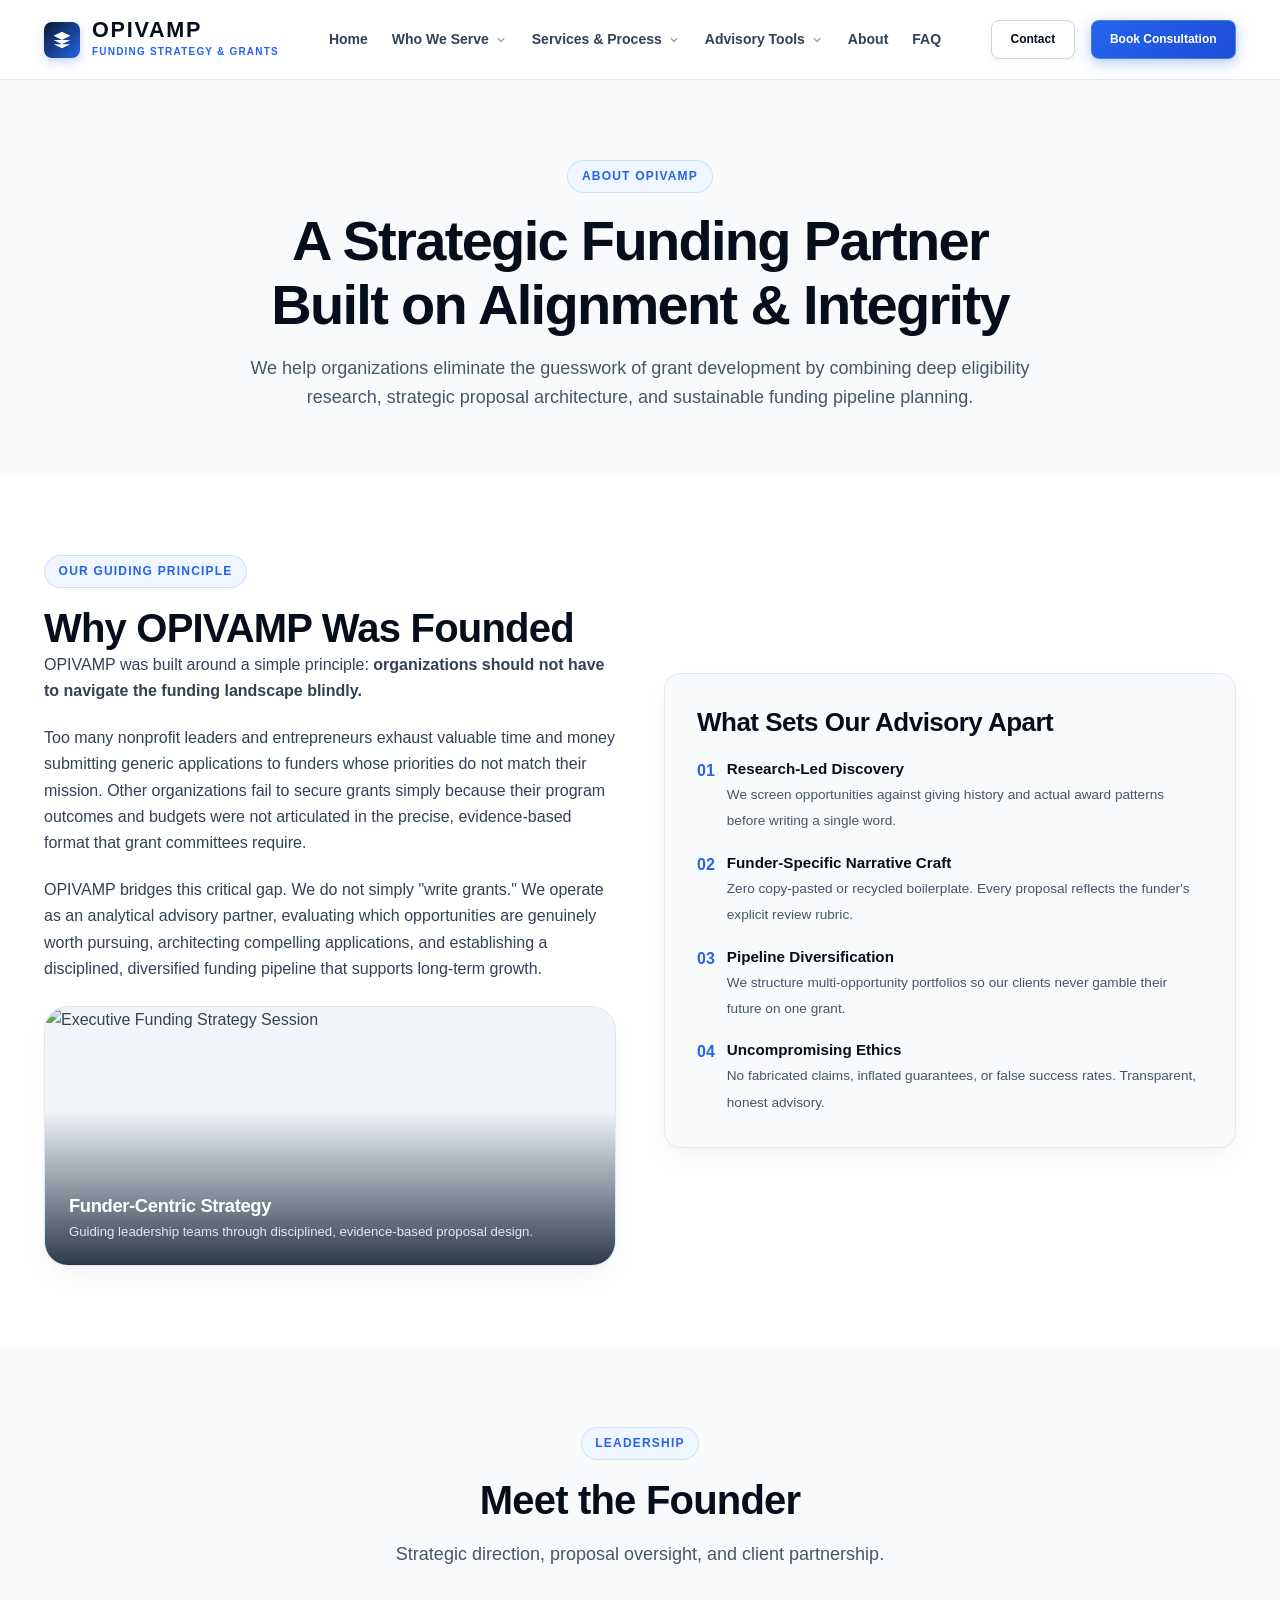
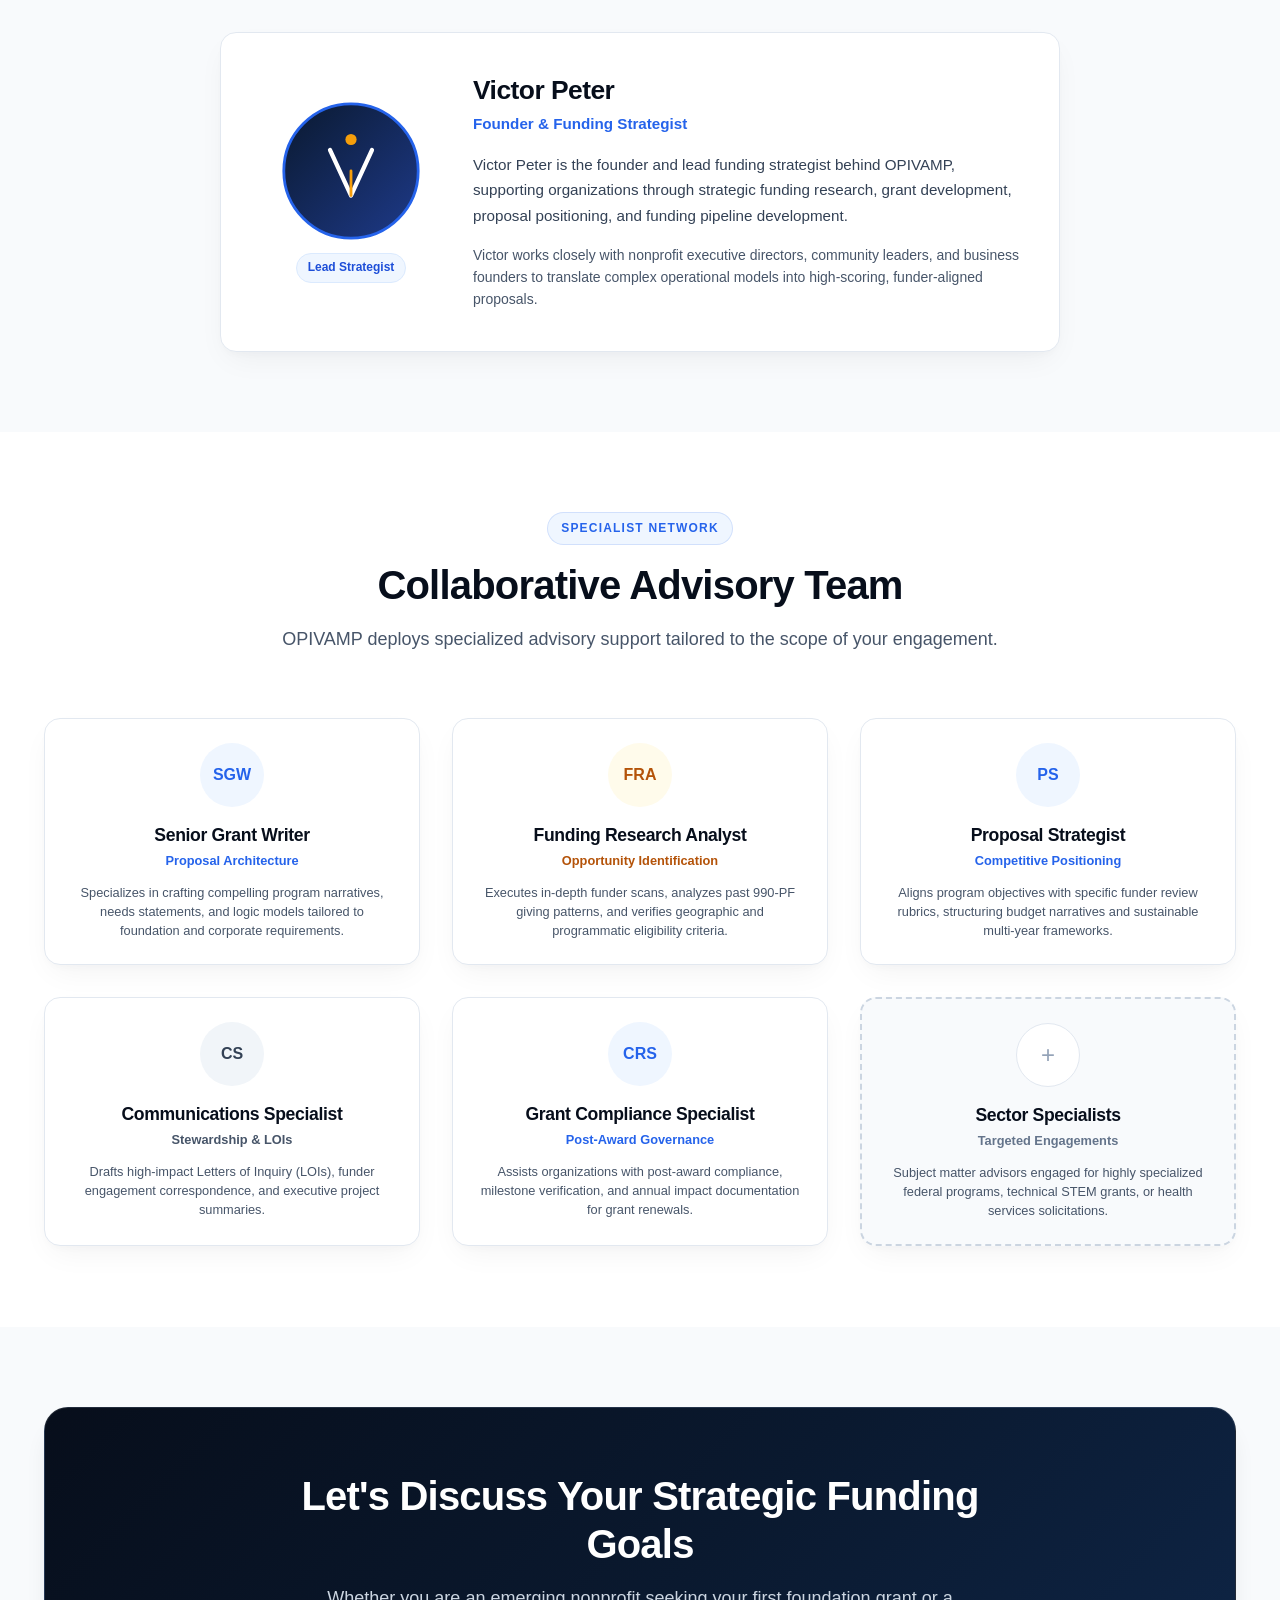
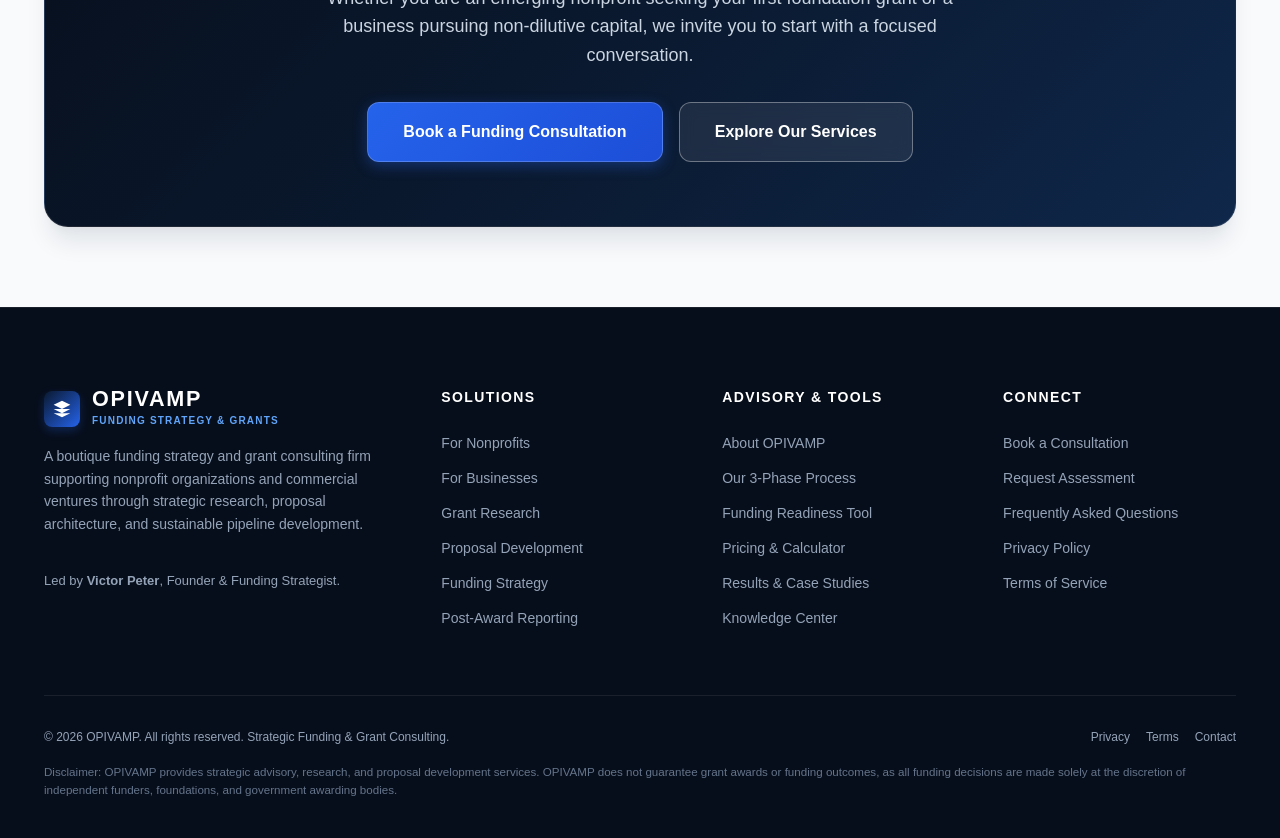
==== about.html @ be118bfc "Initial commit: OPIVAMP boutique funding strategy and grant consulting platform" ====
<!DOCTYPE html>
<html lang="en">
<head>
  <meta charset="UTF-8">
  <meta name="viewport" content="width=device-width, initial-scale=1.0">
  <title>About OPIVAMP & Founder Victor Peter | Strategic Funding Consultancy</title>
  <meta name="description" content="Learn about OPIVAMP and founder Victor Peter. We help nonprofits and businesses navigate the grant landscape with strategic research, proposal architecture, and sustainable funding development.">
  <link rel="canonical" href="https://opivamp.com/about.html">

  <link rel="stylesheet" href="assets/css/style.css">
  <link rel="stylesheet" href="assets/css/components.css">
</head>
<body>
  <a href="#main-content" class="skip-link">Skip to main content</a>

  <!-- Header -->
  <header class="site-header">
    <div class="container header-container">
      <a href="index.html" class="brand-logo" aria-label="OPIVAMP Homepage">
        <div class="logo-symbol">
          <svg viewBox="0 0 24 24"><path d="M12 2L2 7l10 5 10-5-10-5zM2 17l10 5 10-5M2 12l10 5 10-5"/></svg>
        </div>
        <div class="brand-name">
          <span class="brand-title">OPIVAMP</span>
          <span class="brand-tagline">Funding Strategy & Grants</span>
        </div>
      </a>

            <!-- Compact, Decent Desktop Navigation with Dropdowns -->
      <nav class="nav-menu" aria-label="Primary Navigation">
        <a href="index.html" class="nav-link">Home</a>

        <!-- Dropdown: Who We Serve -->
        <div class="nav-item-dropdown">
          <button class="dropdown-trigger" aria-expanded="false" aria-haspopup="true">
            <span>Who We Serve</span>
            <svg viewBox="0 0 20 20" fill="currentColor"><path fill-rule="evenodd" d="M5.293 7.293a1 1 0 011.414 0L10 10.586l3.293-3.293a1 1 0 111.414 1.414l-4 4a1 1 0 01-1.414 0l-4-4a1 1 0 010-1.414z" clip-rule="evenodd"/></svg>
          </button>
          <div class="dropdown-menu">
            <a href="nonprofits.html" class="dropdown-item">
              <div class="dropdown-item-icon">
                <svg viewBox="0 0 24 24" fill="none" stroke="currentColor" stroke-width="2"><path d="M17 21v-2a4 4 0 0 0-4-4H5a4 4 0 0 0-4 4v2"/><circle cx="9" cy="7" r="4"/><path d="M23 21v-2a4 4 0 0 0-3-3.87"/><path d="M16 3.13a4 4 0 0 1 0 7.75"/></svg>
              </div>
              <div class="dropdown-item-text">
                <span class="dropdown-item-title">For Nonprofits</span>
                <span class="dropdown-item-desc">501(c)(3) & Community Grants</span>
              </div>
            </a>
            <a href="businesses.html" class="dropdown-item">
              <div class="dropdown-item-icon">
                <svg viewBox="0 0 24 24" fill="none" stroke="currentColor" stroke-width="2"><line x1="12" y1="1" x2="12" y2="23"/><path d="M17 5H9.5a3.5 3.5 0 0 0 0 7h5a3.5 3.5 0 0 1 0 7H6"/></svg>
              </div>
              <div class="dropdown-item-text">
                <span class="dropdown-item-title">For Businesses</span>
                <span class="dropdown-item-desc">Non-Dilutive & Growth Grants</span>
              </div>
            </a>
          </div>
        </div>

        <!-- Dropdown: Services & Approach -->
        <div class="nav-item-dropdown">
          <button class="dropdown-trigger" aria-expanded="false" aria-haspopup="true">
            <span>Services & Process</span>
            <svg viewBox="0 0 20 20" fill="currentColor"><path fill-rule="evenodd" d="M5.293 7.293a1 1 0 011.414 0L10 10.586l3.293-3.293a1 1 0 111.414 1.414l-4 4a1 1 0 01-1.414 0l-4-4a1 1 0 010-1.414z" clip-rule="evenodd"/></svg>
          </button>
          <div class="dropdown-menu">
            <a href="services.html" class="dropdown-item">
              <div class="dropdown-item-icon">
                <svg viewBox="0 0 24 24" fill="none" stroke="currentColor" stroke-width="2"><path d="M14 2H6a2 2 0 0 0-2 2v16a2 2 0 0 0 2 2h12a2 2 0 0 0 2-2V8z"/><polyline points="14 2 14 8 20 8"/></svg>
              </div>
              <div class="dropdown-item-text">
                <span class="dropdown-item-title">Our Services</span>
                <span class="dropdown-item-desc">Research, Proposals & Reporting</span>
              </div>
            </a>
            <a href="process.html" class="dropdown-item">
              <div class="dropdown-item-icon">
                <svg viewBox="0 0 24 24" fill="none" stroke="currentColor" stroke-width="2"><polyline points="22 12 18 12 15 21 9 3 6 12 2 12"/></svg>
              </div>
              <div class="dropdown-item-text">
                <span class="dropdown-item-title">Our 3-Phase Process</span>
                <span class="dropdown-item-desc">From Discovery to Reporting</span>
              </div>
            </a>
            <a href="pricing.html" class="dropdown-item">
              <div class="dropdown-item-icon">
                <svg viewBox="0 0 24 24" fill="none" stroke="currentColor" stroke-width="2"><rect x="2" y="4" width="20" height="16" rx="2"/><line x1="2" y1="10" x2="22" y2="10"/></svg>
              </div>
              <div class="dropdown-item-text">
                <span class="dropdown-item-title">Pricing & Packages</span>
                <span class="dropdown-item-desc">Transparent Rates & Estimator</span>
              </div>
            </a>
          </div>
        </div>

        <!-- Dropdown: Advisory & Tools -->
        <div class="nav-item-dropdown">
          <button class="dropdown-trigger" aria-expanded="false" aria-haspopup="true">
            <span>Advisory Tools</span>
            <svg viewBox="0 0 20 20" fill="currentColor"><path fill-rule="evenodd" d="M5.293 7.293a1 1 0 011.414 0L10 10.586l3.293-3.293a1 1 0 111.414 1.414l-4 4a1 1 0 01-1.414 0l-4-4a1 1 0 010-1.414z" clip-rule="evenodd"/></svg>
          </button>
          <div class="dropdown-menu">
            <a href="readiness.html" class="dropdown-item">
              <div class="dropdown-item-icon">
                <svg viewBox="0 0 24 24" fill="none" stroke="currentColor" stroke-width="2"><path d="M22 11.08V12a10 10 0 1 1-5.93-9.14"/><polyline points="22 4 12 14.01 9 11.01"/></svg>
              </div>
              <div class="dropdown-item-text">
                <span class="dropdown-item-title">Funding Readiness Tool</span>
                <span class="dropdown-item-desc">Interactive Score & Checklist</span>
              </div>
            </a>
            <a href="results.html" class="dropdown-item">
              <div class="dropdown-item-icon">
                <svg viewBox="0 0 24 24" fill="none" stroke="currentColor" stroke-width="2"><circle cx="12" cy="8" r="7"/><polyline points="8.21 13.89 7 23 12 20 17 23 15.79 13.88"/></svg>
              </div>
              <div class="dropdown-item-text">
                <span class="dropdown-item-title">Results & Case Studies</span>
                <span class="dropdown-item-desc">Verified Sector Frameworks</span>
              </div>
            </a>
            <a href="resources.html" class="dropdown-item">
              <div class="dropdown-item-icon">
                <svg viewBox="0 0 24 24" fill="none" stroke="currentColor" stroke-width="2"><path d="M2 3h6a4 4 0 0 1 4 4v14a3 3 0 0 0-3-3H2z"/><path d="M22 3h-6a4 4 0 0 0-4 4v14a3 3 0 0 1 3-3h7z"/></svg>
              </div>
              <div class="dropdown-item-text">
                <span class="dropdown-item-title">Knowledge Center</span>
                <span class="dropdown-item-desc">Guides, Articles & Strategies</span>
              </div>
            </a>
          </div>
        </div>

        <a href="about.html" class="nav-link">About</a>
        <a href="faq.html" class="nav-link">FAQ</a>
      </nav>

      <div class="header-cta-group">
        <a href="contact.html" class="btn btn-secondary btn-sm">Contact</a>
        <a href="consultation.html" class="btn btn-primary btn-sm">Book Consultation</a>
        <button class="mobile-toggle" aria-label="Open Navigation Menu" aria-expanded="false">
          <svg viewBox="0 0 24 24" stroke="currentColor" stroke-width="2" fill="none"><path d="M4 6h16M4 12h16M4 18h16"/></svg>
        </button>
      </div>
    </div>
  </header>

  <!-- Mobile Drawer -->
  <div class="mobile-drawer-overlay"></div>
  <aside class="mobile-drawer" aria-label="Mobile Navigation">
    <div class="mobile-drawer-header">
      <div class="brand-title">OPIVAMP</div>
      <button class="mobile-drawer-close" aria-label="Close menu" style="background:none; border:none; font-size:1.5rem; cursor:pointer;">&times;</button>
    </div>
    <nav class="mobile-nav-list">
      <a href="index.html" class="mobile-nav-link">Home</a>
      <a href="about.html" class="mobile-nav-link active">About</a>
      <a href="services.html" class="mobile-nav-link">Services</a>
      <a href="nonprofits.html" class="mobile-nav-link">For Nonprofits</a>
      <a href="businesses.html" class="mobile-nav-link">For Businesses</a>
      <a href="process.html" class="mobile-nav-link">Our Process</a>
      <a href="readiness.html" class="mobile-nav-link">Funding Readiness</a>
      <a href="pricing.html" class="mobile-nav-link">Pricing</a>
      <a href="resources.html" class="mobile-nav-link">Resources</a>
      <a href="faq.html" class="mobile-nav-link">FAQ</a>
      <a href="contact.html" class="mobile-nav-link">Contact</a>
    </nav>
    <a href="consultation.html" class="btn btn-primary btn-lg" style="width:100%;">Book a Consultation</a>
  </aside>

  <main id="main-content">
    <!-- Hero / Header -->
    <section class="section bg-light" style="padding-top: calc(var(--space-16) + 1rem); padding-bottom: var(--space-16);">
      <div class="container container-narrow text-center">
        <div class="section-eyebrow">About OPIVAMP</div>
        <h1 class="section-title">A Strategic Funding Partner Built on Alignment & Integrity</h1>
        <p class="section-subtitle">
          We help organizations eliminate the guesswork of grant development by combining deep eligibility research, strategic proposal architecture, and sustainable funding pipeline planning.
        </p>
      </div>
    </section>

    <!-- Why OPIVAMP -->
    <section class="section bg-white">
      <div class="container">
        <div class="grid grid-2 items-center" style="gap: var(--space-12);">
          <div class="reveal">
            <div class="section-eyebrow">Our Guiding Principle</div>
            <h2>Why OPIVAMP Was Founded</h2>
            <p>
              OPIVAMP was built around a simple principle: <strong>organizations should not have to navigate the funding landscape blindly.</strong>
            </p>
            <p>
              Too many nonprofit leaders and entrepreneurs exhaust valuable time and money submitting generic applications to funders whose priorities do not match their mission. Other organizations fail to secure grants simply because their program outcomes and budgets were not articulated in the precise, evidence-based format that grant committees require.
            </p>
            <p>
              OPIVAMP bridges this critical gap. We do not simply "write grants." We operate as an analytical advisory partner, evaluating which opportunities are genuinely worth pursuing, architecting compelling applications, and establishing a disciplined, diversified funding pipeline that supports long-term growth.
            </p>
            <div class="editorial-image-card animate-float" style="height: 260px; margin-top: var(--space-6);">
              <img src="https://images.unsplash.com/photo-1556761175-5973dc0f32e7?auto=format&fit=crop&w=900&q=80" alt="Executive Funding Strategy Session">
              <div class="editorial-image-overlay">
                <h4>Funder-Centric Strategy</h4>
                <p>Guiding leadership teams through disciplined, evidence-based proposal design.</p>
              </div>
            </div>
          </div>
          <div class="reveal reveal-delay-1">
            <div class="card" style="background: var(--color-slate-50); border: 1px solid var(--color-slate-200); padding: var(--space-8);">
              <h3 style="margin-bottom: var(--space-4); color: var(--color-navy-950);">What Sets Our Advisory Apart</h3>
              <ul style="display: flex; flex-direction: column; gap: var(--space-4);">
                <li style="display: flex; gap: var(--space-3); align-items: flex-start;">
                  <div style="color: var(--color-blue-600); font-weight: 700; margin-top: 2px;">01</div>
                  <div>
                    <strong style="color: var(--color-navy-950); display: block; font-size: 0.95rem;">Research-Led Discovery</strong>
                    <span style="font-size: 0.85rem; color: var(--color-slate-600);">We screen opportunities against giving history and actual award patterns before writing a single word.</span>
                  </div>
                </li>
                <li style="display: flex; gap: var(--space-3); align-items: flex-start;">
                  <div style="color: var(--color-blue-600); font-weight: 700; margin-top: 2px;">02</div>
                  <div>
                    <strong style="color: var(--color-navy-950); display: block; font-size: 0.95rem;">Funder-Specific Narrative Craft</strong>
                    <span style="font-size: 0.85rem; color: var(--color-slate-600);">Zero copy-pasted or recycled boilerplate. Every proposal reflects the funder's explicit review rubric.</span>
                  </div>
                </li>
                <li style="display: flex; gap: var(--space-3); align-items: flex-start;">
                  <div style="color: var(--color-blue-600); font-weight: 700; margin-top: 2px;">03</div>
                  <div>
                    <strong style="color: var(--color-navy-950); display: block; font-size: 0.95rem;">Pipeline Diversification</strong>
                    <span style="font-size: 0.85rem; color: var(--color-slate-600);">We structure multi-opportunity portfolios so our clients never gamble their future on one grant.</span>
                  </div>
                </li>
                <li style="display: flex; gap: var(--space-3); align-items: flex-start;">
                  <div style="color: var(--color-blue-600); font-weight: 700; margin-top: 2px;">04</div>
                  <div>
                    <strong style="color: var(--color-navy-950); display: block; font-size: 0.95rem;">Uncompromising Ethics</strong>
                    <span style="font-size: 0.85rem; color: var(--color-slate-600);">No fabricated claims, inflated guarantees, or false success rates. Transparent, honest advisory.</span>
                  </div>
                </li>
              </ul>
            </div>
          </div>
        </div>
      </div>
    </section>

    <!-- Meet the Founder -->
    <section class="section bg-light">
      <div class="container">
        <div class="section-header reveal">
          <div class="section-eyebrow">Leadership</div>
          <h2 class="section-title">Meet the Founder</h2>
          <p class="section-subtitle">
            Strategic direction, proposal oversight, and client partnership.
          </p>
        </div>

        <div class="card reveal" style="max-width: 840px; margin: 0 auto; padding: var(--space-10);">
          <div style="display: grid; grid-template-columns: 180px 1fr; gap: var(--space-8); align-items: center;">
            <div style="text-align: center;">
              <img src="assets/images/founder-portrait.svg" alt="Victor Peter, Founder & Funding Strategist" style="width: 140px; height: 140px; margin: 0 auto var(--space-3);">
              <span class="badge badge-blue">Lead Strategist</span>
            </div>
            <div>
              <h3 style="font-size: 1.65rem; color: var(--color-navy-950); margin-bottom: var(--space-1);">Victor Peter</h3>
              <div style="font-size: 0.95rem; font-weight: 600; color: var(--color-blue-600); margin-bottom: var(--space-4);">Founder & Funding Strategist</div>
              <p style="font-size: 0.95rem; color: var(--color-slate-700); line-height: 1.65; margin-bottom: var(--space-4);">
                Victor Peter is the founder and lead funding strategist behind OPIVAMP, supporting organizations through strategic funding research, grant development, proposal positioning, and funding pipeline development.
              </p>
              <p style="font-size: 0.875rem; color: var(--color-slate-600); line-height: 1.6; margin: 0;">
                Victor works closely with nonprofit executive directors, community leaders, and business founders to translate complex operational models into high-scoring, funder-aligned proposals.
              </p>
            </div>
          </div>
        </div>
      </div>
    </section>

    <!-- Team Expansion Framework -->
    <section class="section bg-white">
      <div class="container">
        <div class="section-header reveal">
          <div class="section-eyebrow">Specialist Network</div>
          <h2 class="section-title">Collaborative Advisory Team</h2>
          <p class="section-subtitle">
            OPIVAMP deploys specialized advisory support tailored to the scope of your engagement.
          </p>
        </div>

        <div class="grid grid-3">
          <!-- Role 1: Senior Grant Writer Placeholder -->
          <div class="card text-center reveal" style="padding: var(--space-6);">
            <div style="width: 64px; height: 64px; border-radius: 50%; background: var(--color-blue-50); color: var(--color-blue-600); display: flex; align-items: center; justify-content: center; margin: 0 auto var(--space-4); font-weight: 700;">
              SGW
            </div>
            <h4 style="font-size: 1.1rem; margin-bottom: 2px;">Senior Grant Writer</h4>
            <div style="font-size: 0.8rem; color: var(--color-blue-600); font-weight: 600; margin-bottom: var(--space-3);">Proposal Architecture</div>
            <p style="font-size: 0.8rem; color: var(--color-slate-600); line-height: 1.5; margin: 0;">
              Specializes in crafting compelling program narratives, needs statements, and logic models tailored to foundation and corporate requirements.
            </p>
          </div>

          <!-- Role 2: Funding Research Analyst Placeholder -->
          <div class="card text-center reveal reveal-delay-1" style="padding: var(--space-6);">
            <div style="width: 64px; height: 64px; border-radius: 50%; background: var(--color-gold-50); color: var(--color-gold-700); display: flex; align-items: center; justify-content: center; margin: 0 auto var(--space-4); font-weight: 700;">
              FRA
            </div>
            <h4 style="font-size: 1.1rem; margin-bottom: 2px;">Funding Research Analyst</h4>
            <div style="font-size: 0.8rem; color: var(--color-gold-700); font-weight: 600; margin-bottom: var(--space-3);">Opportunity Identification</div>
            <p style="font-size: 0.8rem; color: var(--color-slate-600); line-height: 1.5; margin: 0;">
              Executes in-depth funder scans, analyzes past 990-PF giving patterns, and verifies geographic and programmatic eligibility criteria.
            </p>
          </div>

          <!-- Role 3: Proposal Strategist Placeholder -->
          <div class="card text-center reveal reveal-delay-2" style="padding: var(--space-6);">
            <div style="width: 64px; height: 64px; border-radius: 50%; background: var(--color-blue-50); color: var(--color-blue-600); display: flex; align-items: center; justify-content: center; margin: 0 auto var(--space-4); font-weight: 700;">
              PS
            </div>
            <h4 style="font-size: 1.1rem; margin-bottom: 2px;">Proposal Strategist</h4>
            <div style="font-size: 0.8rem; color: var(--color-blue-600); font-weight: 600; margin-bottom: var(--space-3);">Competitive Positioning</div>
            <p style="font-size: 0.8rem; color: var(--color-slate-600); line-height: 1.5; margin: 0;">
              Aligns program objectives with specific funder review rubrics, structuring budget narratives and sustainable multi-year frameworks.
            </p>
          </div>

          <!-- Role 4: Communications Specialist Placeholder -->
          <div class="card text-center reveal" style="padding: var(--space-6);">
            <div style="width: 64px; height: 64px; border-radius: 50%; background: var(--color-slate-100); color: var(--color-slate-700); display: flex; align-items: center; justify-content: center; margin: 0 auto var(--space-4); font-weight: 700;">
              CS
            </div>
            <h4 style="font-size: 1.1rem; margin-bottom: 2px;">Communications Specialist</h4>
            <div style="font-size: 0.8rem; color: var(--color-slate-600); font-weight: 600; margin-bottom: var(--space-3);">Stewardship & LOIs</div>
            <p style="font-size: 0.8rem; color: var(--color-slate-600); line-height: 1.5; margin: 0;">
              Drafts high-impact Letters of Inquiry (LOIs), funder engagement correspondence, and executive project summaries.
            </p>
          </div>

          <!-- Role 5: Compliance & Reporting Specialist Placeholder -->
          <div class="card text-center reveal reveal-delay-1" style="padding: var(--space-6);">
            <div style="width: 64px; height: 64px; border-radius: 50%; background: var(--color-blue-50); color: var(--color-blue-600); display: flex; align-items: center; justify-content: center; margin: 0 auto var(--space-4); font-weight: 700;">
              CRS
            </div>
            <h4 style="font-size: 1.1rem; margin-bottom: 2px;">Grant Compliance Specialist</h4>
            <div style="font-size: 0.8rem; color: var(--color-blue-600); font-weight: 600; margin-bottom: var(--space-3);">Post-Award Governance</div>
            <p style="font-size: 0.8rem; color: var(--color-slate-600); line-height: 1.5; margin: 0;">
              Assists organizations with post-award compliance, milestone verification, and annual impact documentation for grant renewals.
            </p>
          </div>

          <!-- Future Expansion Card -->
          <div class="card text-center reveal reveal-delay-2" style="padding: var(--space-6); background: var(--color-slate-50); border: 2px dashed var(--color-slate-300);">
            <div style="width: 64px; height: 64px; border-radius: 50%; background: var(--color-white); border: 1px solid var(--color-slate-200); color: var(--color-slate-400); display: flex; align-items: center; justify-content: center; margin: 0 auto var(--space-4); font-size: 1.5rem;">
              +
            </div>
            <h4 style="font-size: 1.1rem; margin-bottom: 2px; color: var(--color-navy-950);">Sector Specialists</h4>
            <div style="font-size: 0.8rem; color: var(--color-slate-500); font-weight: 600; margin-bottom: var(--space-3);">Targeted Engagements</div>
            <p style="font-size: 0.8rem; color: var(--color-slate-600); line-height: 1.5; margin: 0;">
              Subject matter advisors engaged for highly specialized federal programs, technical STEM grants, or health services solicitations.
            </p>
          </div>
        </div>
      </div>
    </section>

    <!-- Closing CTA Banner -->
    <section class="section bg-light">
      <div class="container">
        <div class="cta-banner">
          <div class="cta-banner-content">
            <h2>Let's Discuss Your Strategic Funding Goals</h2>
            <p>
              Whether you are an emerging nonprofit seeking your first foundation grant or a business pursuing non-dilutive capital, we invite you to start with a focused conversation.
            </p>
            <div style="display: flex; justify-content: center; gap: var(--space-4); flex-wrap: wrap;">
              <a href="consultation.html" class="btn btn-primary btn-lg">Book a Funding Consultation</a>
              <a href="services.html" class="btn btn-outline-white btn-lg">Explore Our Services</a>
            </div>
          </div>
        </div>
      </div>
    </section>
  </main>

  <!-- Footer -->
  <footer class="site-footer">
    <div class="container">
      <div class="footer-grid">
        <div class="footer-brand">
          <div class="brand-logo" style="color: var(--color-white);">
            <div class="logo-symbol">
              <svg viewBox="0 0 24 24"><path d="M12 2L2 7l10 5 10-5-10-5zM2 17l10 5 10-5M2 12l10 5 10-5"/></svg>
            </div>
            <div class="brand-name">
              <span class="brand-title">OPIVAMP</span>
              <span class="brand-tagline" style="color: #60a5fa;">Funding Strategy & Grants</span>
            </div>
          </div>
          <p>
            A boutique funding strategy and grant consulting firm supporting nonprofit organizations and commercial ventures through strategic research, proposal architecture, and sustainable pipeline development.
          </p>
          <p style="font-size: 0.8125rem; color: #94a3b8;">
            Led by <strong>Victor Peter</strong>, Founder & Funding Strategist.
          </p>
        </div>

        <div class="footer-col">
          <h4 class="footer-heading">Solutions</h4>
          <div class="footer-links">
            <a href="nonprofits.html" class="footer-link">For Nonprofits</a>
            <a href="businesses.html" class="footer-link">For Businesses</a>
            <a href="services.html#research" class="footer-link">Grant Research</a>
            <a href="services.html#applications" class="footer-link">Proposal Development</a>
            <a href="services.html#strategy" class="footer-link">Funding Strategy</a>
            <a href="services.html#reporting" class="footer-link">Post-Award Reporting</a>
          </div>
        </div>

        <div class="footer-col">
          <h4 class="footer-heading">Advisory & Tools</h4>
          <div class="footer-links">
            <a href="about.html" class="footer-link">About OPIVAMP</a>
            <a href="process.html" class="footer-link">Our 3-Phase Process</a>
            <a href="readiness.html" class="footer-link">Funding Readiness Tool</a>
            <a href="pricing.html" class="footer-link">Pricing & Calculator</a>
            <a href="results.html" class="footer-link">Results & Case Studies</a>
            <a href="resources.html" class="footer-link">Knowledge Center</a>
          </div>
        </div>

        <div class="footer-col">
          <h4 class="footer-heading">Connect</h4>
          <div class="footer-links">
            <a href="consultation.html" class="footer-link">Book a Consultation</a>
            <a href="contact.html" class="footer-link">Request Assessment</a>
            <a href="faq.html" class="footer-link">Frequently Asked Questions</a>
            <a href="privacy.html" class="footer-link">Privacy Policy</a>
            <a href="terms.html" class="footer-link">Terms of Service</a>
          </div>
        </div>
      </div>

      <div class="footer-bottom">
        <div>&copy; 2026 OPIVAMP. All rights reserved. Strategic Funding & Grant Consulting.</div>
        <div style="display: flex; gap: var(--space-4);">
          <a href="privacy.html" style="color: var(--color-slate-400);">Privacy</a>
          <a href="terms.html" style="color: var(--color-slate-400);">Terms</a>
          <a href="contact.html" style="color: var(--color-slate-400);">Contact</a>
        </div>
      </div>
      <p class="footer-legal-note">
        Disclaimer: OPIVAMP provides strategic advisory, research, and proposal development services. OPIVAMP does not guarantee grant awards or funding outcomes, as all funding decisions are made solely at the discretion of independent funders, foundations, and government awarding bodies.
      </p>
    </div>
  </footer>

  <script src="assets/js/main.js"></script>
</body>
</html>
---- assets/css/style.css ----
/* ==========================================================================
   OPIVAMP BRAND DESIGN SYSTEM
   Strategic Funding & Grant Consulting Platform
   ========================================================================== */

:root {
  /* Color Palette - Premium Boutique Consulting */
  --color-navy-950: #070e1b;
  --color-navy-900: #0a192f;
  --color-navy-800: #0f274a;
  --color-navy-700: #173863;
  --color-navy-600: #1e4b85;
  
  --color-blue-600: #2563eb;
  --color-blue-500: #3b82f6;
  --color-blue-700: #1d4ed8;
  --color-blue-50: #eff6ff;
  --color-blue-100: #dbeafe;

  --color-gold-600: #d97706;
  --color-gold-500: #f59e0b;
  --color-gold-700: #b45309;
  --color-gold-50: #fffbeb;
  --color-gold-100: #fef3c7;

  --color-slate-900: #0f172a;
  --color-slate-800: #1e293b;
  --color-slate-700: #334155;
  --color-slate-600: #475569;
  --color-slate-500: #64748b;
  --color-slate-400: #94a3b8;
  --color-slate-300: #cbd5e1;
  --color-slate-200: #e2e8f0;
  --color-slate-100: #f1f5f9;
  --color-slate-50: #f8fafc;
  --color-white: #ffffff;

  --color-success: #10b981;
  --color-success-bg: #ecfdf5;
  --color-warning: #f59e0b;
  --color-warning-bg: #fffbeb;
  --color-error: #ef4444;

  /* Typography */
  --font-sans: 'Plus Jakarta Sans', 'Inter', -apple-system, BlinkMacSystemFont, 'Segoe UI', Roboto, Helvetica, Arial, sans-serif;
  --font-serif: 'Newsreader', Georgia, 'Times New Roman', serif;
  
  --text-xs: 0.75rem;     /* 12px */
  --text-sm: 0.875rem;    /* 14px */
  --text-base: 1rem;      /* 16px */
  --text-lg: 1.125rem;    /* 18px */
  --text-xl: 1.25rem;     /* 20px */
  --text-2xl: 1.5rem;     /* 24px */
  --text-3xl: 1.875rem;   /* 30px */
  --text-4xl: 2.25rem;    /* 36px */
  --text-5xl: 3rem;       /* 48px */
  --text-6xl: 3.75rem;    /* 60px */

  /* Spacing */
  --space-1: 0.25rem;
  --space-2: 0.5rem;
  --space-3: 0.75rem;
  --space-4: 1rem;
  --space-5: 1.25rem;
  --space-6: 1.5rem;
  --space-8: 2rem;
  --space-10: 2.5rem;
  --space-12: 3rem;
  --space-16: 4rem;
  --space-20: 5rem;
  --space-24: 6rem;
  --space-32: 8rem;

  /* Layout & Container */
  --container-max: 1240px;
  --container-narrow: 860px;
  --container-wide: 1380px;
  --header-height: 80px;

  /* Shadows */
  --shadow-xs: 0 1px 2px 0 rgba(15, 23, 42, 0.05);
  --shadow-sm: 0 1px 3px 0 rgba(15, 23, 42, 0.08), 0 1px 2px -1px rgba(15, 23, 42, 0.08);
  --shadow-md: 0 4px 6px -1px rgba(15, 23, 42, 0.07), 0 2px 4px -2px rgba(15, 23, 42, 0.05);
  --shadow-lg: 0 10px 15px -3px rgba(15, 23, 42, 0.08), 0 4px 6px -4px rgba(15, 23, 42, 0.04);
  --shadow-xl: 0 20px 25px -5px rgba(15, 23, 42, 0.09), 0 8px 10px -6px rgba(15, 23, 42, 0.04);
  --shadow-soft-card: 0 12px 32px -8px rgba(15, 23, 42, 0.06), 0 4px 12px -2px rgba(15, 23, 42, 0.03);

  /* Radius */
  --radius-sm: 4px;
  --radius-md: 8px;
  --radius-lg: 12px;
  --radius-xl: 16px;
  --radius-2xl: 24px;
  --radius-full: 9999px;

  /* Transitions */
  --transition-fast: 150ms cubic-bezier(0.16, 1, 0.3, 1);
  --transition-base: 250ms cubic-bezier(0.16, 1, 0.3, 1);
  --transition-smooth: 400ms cubic-bezier(0.16, 1, 0.3, 1);
}

/* Base Reset & Box Sizing */
*, *::before, *::after {
  box-sizing: border-box;
  margin: 0;
  padding: 0;
}

html {
  font-size: 16px;
  scroll-behavior: smooth;
  -webkit-font-smoothing: antialiased;
  -moz-osx-font-smoothing: grayscale;
  text-rendering: optimizeLegibility;
}

body {
  font-family: var(--font-sans);
  font-size: var(--text-base);
  line-height: 1.65;
  color: var(--color-slate-700);
  background-color: var(--color-white);
  overflow-x: hidden;
}

/* Focus state for accessibility */
:focus-visible {
  outline: 2px solid var(--color-blue-600);
  outline-offset: 2px;
}

/* Headings */
h1, h2, h3, h4, h5, h6 {
  color: var(--color-navy-950);
  font-weight: 700;
  line-height: 1.25;
  letter-spacing: -0.02em;
}

h1 {
  font-size: clamp(2.25rem, 4vw + 1rem, 3.5rem);
  letter-spacing: -0.03em;
  line-height: 1.15;
}

h2 {
  font-size: clamp(1.75rem, 2.5vw + 1rem, 2.5rem);
  line-height: 1.2;
}

h3 {
  font-size: clamp(1.25rem, 1.5vw + 0.5rem, 1.625rem);
  line-height: 1.3;
}

h4 {
  font-size: 1.25rem;
  line-height: 1.4;
}

p {
  margin-bottom: 1.25rem;
}

p:last-child {
  margin-bottom: 0;
}

a {
  color: var(--color-blue-600);
  text-decoration: none;
  transition: color var(--transition-fast);
}

a:hover {
  color: var(--color-blue-700);
}

img, svg {
  display: block;
  max-width: 100%;
  height: auto;
}

ul, ol {
  list-style: none;
}

button, input, select, textarea {
  font: inherit;
  color: inherit;
}

/* Container */
.container {
  width: 100%;
  max-width: var(--container-max);
  margin-left: auto;
  margin-right: auto;
  padding-left: var(--space-6);
  padding-right: var(--space-6);
}

.container-narrow {
  max-width: var(--container-narrow);
}

.container-wide {
  max-width: var(--container-wide);
}

/* Section Spacing */
.section {
  padding-top: var(--space-20);
  padding-bottom: var(--space-20);
  position: relative;
}

.section-sm {
  padding-top: var(--space-12);
  padding-bottom: var(--space-12);
}

.section-lg {
  padding-top: var(--space-24);
  padding-bottom: var(--space-24);
}

.bg-light {
  background-color: var(--color-slate-50);
}

.bg-white {
  background-color: var(--color-white);
}

.bg-navy {
  background-color: var(--color-navy-950);
  color: var(--color-slate-300);
}

.bg-navy h1, 
.bg-navy h2, 
.bg-navy h3, 
.bg-navy h4 {
  color: var(--color-white);
}

/* Section Header */
.section-header {
  text-align: center;
  max-width: 760px;
  margin: 0 auto var(--space-16);
}

.section-header.text-left {
  text-align: left;
  margin-left: 0;
}

.section-eyebrow {
  display: inline-flex;
  align-items: center;
  gap: var(--space-2);
  font-size: var(--text-xs);
  font-weight: 700;
  text-transform: uppercase;
  letter-spacing: 0.1em;
  color: var(--color-blue-600);
  background-color: var(--color-blue-50);
  padding: 0.35rem 0.85rem;
  border-radius: var(--radius-full);
  margin-bottom: var(--space-4);
  border: 1px solid rgba(37, 99, 235, 0.15);
}

.bg-navy .section-eyebrow {
  color: #93c5fd;
  background-color: rgba(37, 99, 235, 0.2);
  border-color: rgba(147, 197, 253, 0.25);
}

.section-title {
  margin-bottom: var(--space-4);
}

.section-subtitle {
  font-size: var(--text-lg);
  color: var(--color-slate-600);
  line-height: 1.6;
}

.bg-navy .section-subtitle {
  color: var(--color-slate-300);
}

/* Buttons */
.btn {
  display: inline-flex;
  align-items: center;
  justify-content: center;
  gap: var(--space-2);
  font-size: var(--text-sm);
  font-weight: 600;
  padding: 0.85rem 1.65rem;
  border-radius: var(--radius-md);
  border: 1.5px solid transparent;
  cursor: pointer;
  position: relative;
  overflow: hidden;
  z-index: 1;
  transition: all 0.28s cubic-bezier(0.16, 1, 0.3, 1);
  text-align: center;
  white-space: nowrap;
  box-sizing: border-box;
}

/* Luminous Glint / Shimmer Wave Effect on Hover */
.btn::after {
  content: '';
  position: absolute;
  top: -60%;
  left: -80%;
  width: 50%;
  height: 220%;
  background: linear-gradient(
    90deg,
    rgba(255, 255, 255, 0) 0%,
    rgba(255, 255, 255, 0.45) 50%,
    rgba(255, 255, 255, 0) 100%
  );
  transform: rotate(25deg);
  pointer-events: none;
  opacity: 0;
  transition: none;
  z-index: 2;
}

.btn:hover::after {
  left: 145%;
  opacity: 1;
  transition: left 0.75s ease-in-out, opacity 0.25s ease;
}

.btn:hover {
  transform: translateY(-3px) scale(1.02);
}

.btn:active {
  transform: translateY(-1px) scale(0.99);
  transition-duration: 0.1s;
}

/* Primary Button (Electric Blue Glow) */
.btn-primary {
  background: linear-gradient(135deg, #2563eb 0%, #1d4ed8 100%);
  color: var(--color-white);
  border-color: rgba(255, 255, 255, 0.2);
  box-shadow: 0 4px 14px rgba(37, 99, 235, 0.35);
}

.btn-primary:hover {
  background: linear-gradient(135deg, #3b82f6 0%, #1d4ed8 100%);
  color: var(--color-white);
  box-shadow: 0 10px 25px -3px rgba(37, 99, 235, 0.55), 0 0 20px rgba(59, 130, 246, 0.4);
  border-color: rgba(255, 255, 255, 0.4);
}

/* Secondary Button (Refined Card Lift & Radiant Blue Border) */
.btn-secondary {
  background-color: var(--color-white);
  color: var(--color-navy-950);
  border-color: var(--color-slate-300);
  box-shadow: 0 2px 6px rgba(15, 23, 42, 0.06);
}

.btn-secondary:hover {
  background-color: var(--color-white);
  color: var(--color-blue-600);
  border-color: var(--color-blue-600);
  box-shadow: 0 10px 25px -3px rgba(37, 99, 235, 0.22), 0 0 14px rgba(37, 99, 235, 0.15);
}

/* Outline White Button (Frosted Glass with Luminous Inversion) */
.btn-outline-white {
  background-color: rgba(255, 255, 255, 0.08);
  color: var(--color-white);
  border-color: rgba(255, 255, 255, 0.35);
  backdrop-filter: blur(8px);
  -webkit-backdrop-filter: blur(8px);
}

.btn-outline-white:hover {
  background-color: var(--color-white);
  color: var(--color-navy-950);
  border-color: var(--color-white);
  box-shadow: 0 10px 25px -3px rgba(255, 255, 255, 0.45), 0 0 20px rgba(255, 255, 255, 0.3);
}

/* Gold Button (Warm Prestige Amber Glow) */
.btn-gold {
  background: linear-gradient(135deg, #d97706 0%, #b45309 100%);
  color: var(--color-white);
  border-color: rgba(255, 255, 255, 0.2);
  box-shadow: 0 4px 14px rgba(217, 119, 6, 0.35);
}

.btn-gold:hover {
  background: linear-gradient(135deg, #f59e0b 0%, #b45309 100%);
  color: var(--color-white);
  box-shadow: 0 10px 25px -3px rgba(217, 119, 6, 0.6), 0 0 20px rgba(245, 158, 11, 0.45);
  border-color: rgba(255, 255, 255, 0.4);
}

.btn-lg {
  padding: 1rem 2.2rem;
  font-size: var(--text-base);
  border-radius: var(--radius-lg);
}

.btn-sm {
  padding: 0.55rem 1.15rem;
  font-size: var(--text-xs);
}

.btn-icon {
  width: 1.15em;
  height: 1.15em;
  transition: transform 0.25s cubic-bezier(0.16, 1, 0.3, 1);
}

.btn:hover .btn-icon,
.btn:hover svg {
  transform: translateX(4px) scale(1.12);
}

/* Badges */
.badge {
  display: inline-flex;
  align-items: center;
  gap: var(--space-1);
  padding: 0.25rem 0.65rem;
  border-radius: var(--radius-full);
  font-size: var(--text-xs);
  font-weight: 600;
}

.badge-blue {
  background-color: var(--color-blue-50);
  color: var(--color-blue-700);
  border: 1px solid var(--color-blue-100);
}

.badge-gold {
  background-color: var(--color-gold-50);
  color: var(--color-gold-700);
  border: 1px solid var(--color-gold-100);
}

.badge-slate {
  background-color: var(--color-slate-100);
  color: var(--color-slate-700);
  border: 1px solid var(--color-slate-200);
}

/* Grid System */
.grid {
  display: grid;
  gap: var(--space-8);
}

.grid-2 {
  grid-template-columns: repeat(2, 1fr);
}

.grid-3 {
  grid-template-columns: repeat(3, 1fr);
}

.grid-4 {
  grid-template-columns: repeat(4, 1fr);
}

@media (max-width: 1024px) {
  .grid-3, .grid-4 {
    grid-template-columns: repeat(2, 1fr);
  }
}

@media (max-width: 768px) {
  .grid-2, .grid-3, .grid-4 {
    grid-template-columns: 1fr;
  }
  .section {
    padding-top: var(--space-12);
    padding-bottom: var(--space-12);
  }
}

/* Subtle Card */
.card {
  background-color: var(--color-white);
  border: 1px solid var(--color-slate-200);
  border-radius: var(--radius-xl);
  padding: var(--space-8);
  box-shadow: var(--shadow-soft-card);
  transition: transform var(--transition-base), box-shadow var(--transition-base), border-color var(--transition-base);
}

.card:hover {
  transform: translateY(-3px);
  box-shadow: var(--shadow-xl);
  border-color: var(--color-slate-300);
}

/* Utility Classes */
.text-center { text-align: center; }
.text-left { text-align: left; }
.text-right { text-align: right; }
.text-gold { color: var(--color-gold-600); }
.text-blue { color: var(--color-blue-600); }
.text-muted { color: var(--color-slate-500); }

.flex { display: flex; }
.flex-col { flex-direction: column; }
.items-center { align-items: center; }
.justify-between { justify-content: space-between; }
.justify-center { justify-content: center; }
.gap-2 { gap: var(--space-2); }
.gap-4 { gap: var(--space-4); }
.gap-6 { gap: var(--space-6); }
.gap-8 { gap: var(--space-8); }

.mt-4 { margin-top: var(--space-4); }
.mt-6 { margin-top: var(--space-6); }
.mt-8 { margin-top: var(--space-8); }
.mt-12 { margin-top: var(--space-12); }
.mb-4 { margin-bottom: var(--space-4); }
.mb-6 { margin-bottom: var(--space-6); }
.mb-8 { margin-bottom: var(--space-8); }

/* Screen Reader Only */
.sr-only {
  position: absolute;
  width: 1px;
  height: 1px;
  padding: 0;
  margin: -1px;
  overflow: hidden;
  clip: rect(0, 0, 0, 0);
  white-space: nowrap;
  border-width: 0;
}

/* Skip link */
.skip-link {
  position: absolute;
  top: -100px;
  left: var(--space-4);
  background: var(--color-navy-950);
  color: var(--color-white);
  padding: var(--space-3) var(--space-6);
  border-radius: var(--radius-md);
  z-index: 9999;
  font-weight: 600;
  transition: top var(--transition-fast);
}

.skip-link:focus {
  top: var(--space-4);
}
---- assets/css/components.css ----
/* ==========================================================================
   OPIVAMP COMPONENT STYLES
   ========================================================================== */

/* --------------------------------------------------------------------------
   1. NAVIGATION & HEADER
   -------------------------------------------------------------------------- */
.site-header {
  position: sticky;
  top: 0;
  left: 0;
  width: 100%;
  height: var(--header-height);
  background-color: rgba(255, 255, 255, 0.95);
  backdrop-filter: blur(12px);
  -webkit-backdrop-filter: blur(12px);
  border-bottom: 1px solid var(--color-slate-200);
  z-index: 1000;
  transition: all var(--transition-base);
}

.site-header.scrolled {
  box-shadow: 0 4px 20px -2px rgba(15, 23, 42, 0.08);
  height: 72px;
}

.header-container {
  height: 100%;
  display: flex;
  align-items: center;
  justify-content: space-between;
}

.brand-logo {
  display: flex;
  align-items: center;
  gap: var(--space-3);
  text-decoration: none;
  font-weight: 800;
  font-size: 1.45rem;
  letter-spacing: 0.05em;
  color: var(--color-navy-950);
}

.logo-symbol {
  width: 36px;
  height: 36px;
  background: linear-gradient(135deg, var(--color-navy-900) 0%, var(--color-blue-600) 100%);
  border-radius: var(--radius-md);
  display: flex;
  align-items: center;
  justify-content: center;
  color: var(--color-white);
  box-shadow: 0 4px 10px rgba(37, 99, 235, 0.25);
}

.logo-symbol svg {
  width: 20px;
  height: 20px;
  fill: currentColor;
}

.brand-name {
  display: flex;
  flex-direction: column;
}

.brand-title {
  font-weight: 800;
  font-size: 1.35rem;
  letter-spacing: 0.08em;
  color: var(--color-navy-950);
  line-height: 1;
}

.brand-tagline {
  font-size: 0.625rem;
  font-weight: 600;
  text-transform: uppercase;
  letter-spacing: 0.12em;
  color: var(--color-blue-600);
  margin-top: 3px;
}

/* Nav Menu */
.nav-menu {
  display: flex;
  align-items: center;
  gap: var(--space-6);
}

.nav-item-dropdown {
  position: relative;
  display: flex;
  align-items: center;
}

.nav-link,
.dropdown-trigger {
  font-size: var(--text-sm);
  font-weight: 600;
  color: var(--color-slate-700);
  padding: var(--space-2) 0;
  position: relative;
  transition: color var(--transition-fast);
  background: none;
  border: none;
  cursor: pointer;
  display: inline-flex;
  align-items: center;
  gap: 5px;
  font-family: inherit;
}

.dropdown-trigger svg {
  width: 14px;
  height: 14px;
  transition: transform var(--transition-base);
  color: var(--color-slate-400);
}

.nav-item-dropdown:hover .dropdown-trigger,
.nav-item-dropdown.open .dropdown-trigger,
.nav-link:hover,
.nav-link.active {
  color: var(--color-blue-600);
}

.nav-item-dropdown.open .dropdown-trigger svg,
.nav-item-dropdown:hover .dropdown-trigger svg {
  transform: rotate(180deg);
  color: var(--color-blue-600);
}

.nav-link.active::after {
  content: '';
  position: absolute;
  bottom: -2px;
  left: 0;
  width: 100%;
  height: 2px;
  background-color: var(--color-blue-600);
  border-radius: var(--radius-full);
}

/* Dropdown Menu Container */
.dropdown-menu {
  position: absolute;
  top: calc(100% + 10px);
  left: -12px;
  min-width: 250px;
  background: var(--color-white);
  border: 1px solid var(--color-slate-200);
  border-radius: var(--radius-xl);
  padding: 8px;
  box-shadow: 0 16px 36px -4px rgba(15, 23, 42, 0.12), 0 4px 12px rgba(15, 23, 42, 0.05);
  opacity: 0;
  visibility: hidden;
  transform: translateY(8px);
  transition: opacity var(--transition-base), transform var(--transition-base), visibility var(--transition-base);
  pointer-events: none;
  z-index: 1100;
}

.nav-item-dropdown:hover .dropdown-menu,
.nav-item-dropdown.open .dropdown-menu {
  opacity: 1;
  visibility: visible;
  transform: translateY(0);
  pointer-events: auto;
}

.dropdown-item {
  display: flex;
  align-items: center;
  gap: 12px;
  padding: 10px 14px;
  border-radius: var(--radius-md);
  text-decoration: none;
  transition: all var(--transition-fast);
}

.dropdown-item:hover {
  background-color: var(--color-blue-50);
}

.dropdown-item-icon {
  width: 32px;
  height: 32px;
  border-radius: var(--radius-md);
  background-color: var(--color-slate-100);
  display: flex;
  align-items: center;
  justify-content: center;
  color: var(--color-blue-600);
  flex-shrink: 0;
  transition: background var(--transition-fast), color var(--transition-fast);
}

.dropdown-item:hover .dropdown-item-icon {
  background-color: var(--color-blue-600);
  color: var(--color-white);
}

.dropdown-item-icon svg {
  width: 16px;
  height: 16px;
}

.dropdown-item-text {
  display: flex;
  flex-direction: column;
}

.dropdown-item-title {
  font-size: var(--text-sm);
  font-weight: 600;
  color: var(--color-navy-950);
  line-height: 1.25;
}

.dropdown-item:hover .dropdown-item-title {
  color: var(--color-blue-600);
}

.dropdown-item-desc {
  font-size: 0.725rem;
  color: var(--color-slate-500);
  line-height: 1.3;
  margin-top: 2px;
}

.header-cta-group {
  display: flex;
  align-items: center;
  gap: var(--space-4);
}

/* Mobile Toggle */
.mobile-toggle {
  display: none;
  background: none;
  border: none;
  cursor: pointer;
  padding: var(--space-2);
  color: var(--color-navy-950);
}

.mobile-toggle svg {
  width: 26px;
  height: 26px;
}

/* Mobile Drawer */
.mobile-drawer {
  position: fixed;
  top: 0;
  right: -100%;
  width: 82%;
  max-width: 360px;
  height: 100vh;
  background-color: var(--color-white);
  box-shadow: -10px 0 30px rgba(0, 0, 0, 0.15);
  z-index: 1001;
  padding: var(--space-6);
  display: flex;
  flex-direction: column;
  transition: right var(--transition-smooth);
  overflow-y: auto;
}

.mobile-drawer.open {
  right: 0;
}

.mobile-drawer-overlay {
  position: fixed;
  inset: 0;
  background-color: rgba(15, 23, 42, 0.6);
  z-index: 1000;
  opacity: 0;
  visibility: hidden;
  transition: all var(--transition-base);
}

.mobile-drawer-overlay.active {
  opacity: 1;
  visibility: visible;
}

.mobile-drawer-header {
  display: flex;
  align-items: center;
  justify-content: space-between;
  margin-bottom: var(--space-8);
  padding-bottom: var(--space-4);
  border-bottom: 1px solid var(--color-slate-200);
}

.mobile-nav-list {
  display: flex;
  flex-direction: column;
  gap: var(--space-4);
  margin-bottom: var(--space-8);
}

.mobile-nav-link {
  font-size: var(--text-lg);
  font-weight: 600;
  color: var(--color-slate-800);
  padding: var(--space-2) 0;
  display: block;
}

.mobile-nav-link:hover,
.mobile-nav-link.active {
  color: var(--color-blue-600);
}

@media (max-width: 1080px) {
  .nav-menu {
    display: none;
  }
  .mobile-toggle {
    display: block;
  }
  .header-cta-group .btn-secondary {
    display: none;
  }
}

/* --------------------------------------------------------------------------
   2. HERO SECTION (Executive Architectural Background & Cinematic Atmosphere)
   -------------------------------------------------------------------------- */
.hero-section {
  padding-top: calc(var(--space-16) + 1.75rem);
  padding-bottom: var(--space-20);
  position: relative;
  overflow: hidden;
  background-color: #070e1f;
  background-image: 
    radial-gradient(circle at 82% 18%, rgba(37, 99, 235, 0.45) 0%, transparent 42%),
    radial-gradient(circle at 12% 82%, rgba(217, 119, 6, 0.25) 0%, transparent 40%),
    linear-gradient(135deg, rgba(7, 14, 31, 0.92) 0%, rgba(10, 25, 47, 0.85) 45%, rgba(15, 23, 42, 0.93) 100%),
    url('https://images.unsplash.com/photo-1486406146926-c627a92ad1ab?auto=format&fit=crop&w=2000&q=85');
  background-size: cover;
  background-position: center center;
  background-repeat: no-repeat;
  color: #f8fafc;
  border-bottom: 1px solid rgba(255, 255, 255, 0.1);
}

.hero-pattern {
  position: absolute;
  top: 0;
  left: 0;
  width: 100%;
  height: 100%;
  background-image: 
    linear-gradient(rgba(255, 255, 255, 0.03) 1px, transparent 1px),
    linear-gradient(90deg, rgba(255, 255, 255, 0.03) 1px, transparent 1px);
  background-size: 40px 40px;
  pointer-events: none;
  opacity: 0.8;
}

.hero-section::before {
  content: '';
  position: absolute;
  top: 0;
  left: 0;
  right: 0;
  height: 1px;
  background: linear-gradient(90deg, transparent, rgba(96, 165, 250, 0.4), transparent);
}

.hero-grid {
  display: grid;
  grid-template-columns: 1.15fr 0.85fr;
  align-items: center;
  gap: var(--space-12);
  position: relative;
  z-index: 2;
}

.hero-content {
  max-width: 640px;
}

.hero-section .section-eyebrow {
  display: inline-flex;
  align-items: center;
  gap: var(--space-2);
  font-size: var(--text-xs);
  font-weight: 700;
  text-transform: uppercase;
  letter-spacing: 0.1em;
  color: #93c5fd;
  margin-bottom: var(--space-4);
  padding: 0.35rem 1rem;
  background: rgba(37, 99, 235, 0.22);
  border: 1px solid rgba(147, 197, 253, 0.35);
  border-radius: var(--radius-full);
  backdrop-filter: blur(8px);
  -webkit-backdrop-filter: blur(8px);
  box-shadow: 0 0 20px rgba(37, 99, 235, 0.25);
}

.hero-title {
  font-size: clamp(2.35rem, 4.2vw + 1rem, 3.85rem);
  font-weight: 800;
  line-height: 1.14;
  margin-bottom: var(--space-6);
  color: #ffffff;
  letter-spacing: -0.02em;
}

.hero-title .highlight {
  background: linear-gradient(135deg, #60a5fa 0%, #93c5fd 60%, #e0e7ff 100%);
  -webkit-background-clip: text;
  -webkit-text-fill-color: transparent;
  position: relative;
  display: inline-block;
  filter: drop-shadow(0 0 25px rgba(96, 165, 250, 0.35));
}

.hero-lead {
  font-size: clamp(1.05rem, 1.2vw + 0.5rem, 1.25rem);
  line-height: 1.7;
  color: #cbd5e1;
  margin-bottom: var(--space-8);
  font-weight: 400;
}

.hero-cta-group {
  display: flex;
  flex-wrap: wrap;
  gap: var(--space-4);
  margin-bottom: var(--space-10);
}

/* Secondary CTA inside Hero section (luminous frosted glass) */
.hero-section .btn-secondary {
  background: rgba(255, 255, 255, 0.12);
  color: #ffffff;
  border: 1.5px solid rgba(255, 255, 255, 0.35);
  backdrop-filter: blur(10px);
  -webkit-backdrop-filter: blur(10px);
  box-shadow: 0 4px 15px rgba(0, 0, 0, 0.2);
}

.hero-section .btn-secondary:hover {
  background-color: #ffffff;
  color: var(--color-navy-950);
  border-color: #ffffff;
  box-shadow: 0 10px 25px -3px rgba(255, 255, 255, 0.45), 0 0 20px rgba(255, 255, 255, 0.3);
}

.hero-trust-badges {
  display: flex;
  align-items: center;
  gap: var(--space-6);
  padding-top: var(--space-6);
  border-top: 1px solid rgba(255, 255, 255, 0.14);
}

.hero-trust-item {
  display: flex;
  align-items: center;
  gap: var(--space-2);
  font-size: var(--text-xs);
  font-weight: 600;
  color: #cbd5e1;
  text-transform: uppercase;
  letter-spacing: 0.05em;
}

.hero-trust-item svg {
  color: #60a5fa;
  width: 18px;
  height: 18px;
  filter: drop-shadow(0 0 6px rgba(96, 165, 250, 0.6));
}

/* Hero Visual Box (Executive Glass HUD) */
.hero-visual-card {
  position: relative;
  background: rgba(15, 23, 42, 0.85);
  backdrop-filter: blur(16px);
  -webkit-backdrop-filter: blur(16px);
  border-radius: var(--radius-2xl);
  padding: var(--space-8);
  color: var(--color-white);
  box-shadow: 0 25px 60px -10px rgba(0, 0, 0, 0.6), 0 0 30px rgba(37, 99, 235, 0.2);
  border: 1px solid rgba(255, 255, 255, 0.16);
  overflow: hidden;
}

.hero-visual-card::before {
  content: '';
  position: absolute;
  top: 0;
  left: 0;
  right: 0;
  height: 2px;
  background: linear-gradient(90deg, #2563eb, #60a5fa, #d97706);
}

.hero-visual-header {
  display: flex;
  justify-content: space-between;
  align-items: center;
  margin-bottom: var(--space-6);
  padding-bottom: var(--space-4);
  border-bottom: 1px solid rgba(255, 255, 255, 0.12);
}

.hero-pill {
  font-size: 0.75rem;
  font-weight: 700;
  text-transform: uppercase;
  letter-spacing: 0.1em;
  padding: 0.3rem 0.85rem;
  border-radius: var(--radius-full);
  background: rgba(37, 99, 235, 0.35);
  color: #bfdbfe;
  border: 1px solid rgba(191, 219, 254, 0.4);
  box-shadow: 0 0 12px rgba(37, 99, 235, 0.3);
}

.strategy-pathway-diagram {
  display: flex;
  flex-direction: column;
  gap: var(--space-4);
}

.pathway-step {
  display: flex;
  align-items: center;
  gap: var(--space-4);
  background: rgba(255, 255, 255, 0.05);
  padding: var(--space-4);
  border-radius: var(--radius-lg);
  border: 1px solid rgba(255, 255, 255, 0.08);
  transition: transform 0.25s cubic-bezier(0.16, 1, 0.3, 1), background 0.25s ease, border-color 0.25s ease, box-shadow 0.25s ease;
}

.pathway-step:hover {
  background: rgba(37, 99, 235, 0.14);
  border-color: rgba(96, 165, 250, 0.4);
  transform: translateX(6px);
  box-shadow: 0 4px 20px rgba(37, 99, 235, 0.2);
}

.step-num {
  width: 34px;
  height: 34px;
  border-radius: 50%;
  background: linear-gradient(135deg, #2563eb 0%, #1d4ed8 100%);
  color: var(--color-white);
  display: flex;
  align-items: center;
  justify-content: center;
  font-weight: 700;
  font-size: 0.85rem;
  flex-shrink: 0;
  box-shadow: 0 0 12px rgba(37, 99, 235, 0.5);
}

.step-content h4 {
  color: var(--color-white);
  font-size: 0.95rem;
  margin-bottom: 2px;
}

.step-content p {
  color: #94a3b8;
  font-size: 0.8rem;
  line-height: 1.4;
  margin: 0;
}

@media (max-width: 960px) {
  .hero-grid {
    grid-template-columns: 1fr;
    gap: var(--space-8);
  }
  .hero-pattern {
    display: none;
  }
}

/* --------------------------------------------------------------------------
   3. CREDIBILITY STRIP
   -------------------------------------------------------------------------- */
.credibility-section {
  padding: var(--space-12) 0;
  background-color: var(--color-white);
  border-bottom: 1px solid var(--color-slate-200);
}

.credibility-header {
  text-align: center;
  max-width: 720px;
  margin: 0 auto var(--space-10);
}

.credibility-headline {
  font-size: clamp(1.4rem, 2vw + 0.5rem, 1.85rem);
  font-weight: 700;
  color: var(--color-navy-950);
  margin-bottom: var(--space-3);
}

.credibility-copy {
  font-size: var(--text-base);
  color: var(--color-slate-600);
  line-height: 1.6;
}

.credibility-grid {
  display: grid;
  grid-template-columns: repeat(4, 1fr);
  gap: var(--space-6);
}

.credibility-card {
  background: var(--color-slate-50);
  padding: var(--space-6);
  border-radius: var(--radius-lg);
  border: 1px solid var(--color-slate-200);
  text-align: center;
  transition: transform var(--transition-base), border-color var(--transition-base);
}

.credibility-card:hover {
  transform: translateY(-2px);
  border-color: var(--color-blue-600);
}

.credibility-icon {
  width: 44px;
  height: 44px;
  margin: 0 auto var(--space-4);
  background-color: var(--color-blue-50);
  border-radius: var(--radius-md);
  display: flex;
  align-items: center;
  justify-content: center;
  color: var(--color-blue-600);
}

.credibility-card h3 {
  font-size: 1.05rem;
  color: var(--color-navy-950);
  margin-bottom: var(--space-2);
}

.credibility-card p {
  font-size: var(--text-xs);
  color: var(--color-slate-600);
  line-height: 1.5;
  margin: 0;
}

@media (max-width: 900px) {
  .credibility-grid {
    grid-template-columns: repeat(2, 1fr);
  }
}

@media (max-width: 540px) {
  .credibility-grid {
    grid-template-columns: 1fr;
  }
}

/* --------------------------------------------------------------------------
   4. WHO WE SERVE SECTION
   -------------------------------------------------------------------------- */
.who-we-serve-grid {
  display: grid;
  grid-template-columns: repeat(2, 1fr);
  gap: var(--space-8);
}

.audience-card {
  background: var(--color-white);
  border: 1px solid var(--color-slate-200);
  border-radius: var(--radius-2xl);
  overflow: hidden;
  box-shadow: var(--shadow-soft-card);
  display: flex;
  flex-direction: column;
  transition: all var(--transition-smooth);
}

.audience-card:hover {
  box-shadow: var(--shadow-xl);
  border-color: var(--color-blue-500);
}

.audience-header {
  padding: var(--space-8) var(--space-8) var(--space-6);
  border-bottom: 1px solid var(--color-slate-100);
}

.audience-tag {
  font-size: 0.75rem;
  font-weight: 700;
  letter-spacing: 0.1em;
  text-transform: uppercase;
  color: var(--color-blue-600);
  margin-bottom: var(--space-2);
}

.audience-title {
  font-size: 1.75rem;
  color: var(--color-navy-950);
  margin-bottom: var(--space-3);
}

.audience-desc {
  font-size: var(--text-sm);
  color: var(--color-slate-600);
  line-height: 1.6;
  margin: 0;
}

.audience-body {
  padding: var(--space-8);
  flex-grow: 1;
  display: flex;
  flex-direction: column;
}

.audience-list-title {
  font-size: var(--text-xs);
  text-transform: uppercase;
  letter-spacing: 0.08em;
  color: var(--color-slate-500);
  font-weight: 700;
  margin-bottom: var(--space-4);
}

.audience-list {
  display: grid;
  grid-template-columns: 1fr;
  gap: var(--space-3);
  margin-bottom: var(--space-8);
}

.audience-list-item {
  display: flex;
  align-items: flex-start;
  gap: var(--space-3);
  font-size: var(--text-sm);
  color: var(--color-slate-700);
}

.audience-list-item svg {
  width: 18px;
  height: 18px;
  color: var(--color-blue-600);
  flex-shrink: 0;
  margin-top: 2px;
}

.audience-footer {
  margin-top: auto;
}

@media (max-width: 860px) {
  .who-we-serve-grid {
    grid-template-columns: 1fr;
  }
}

/* --------------------------------------------------------------------------
   5. SERVICES & CATEGORIES
   -------------------------------------------------------------------------- */
.services-grid {
  display: grid;
  grid-template-columns: repeat(2, 1fr);
  gap: var(--space-8);
}

.service-card {
  background: var(--color-white);
  border: 1px solid var(--color-slate-200);
  border-radius: var(--radius-xl);
  padding: var(--space-8);
  display: flex;
  flex-direction: column;
  box-shadow: var(--shadow-sm);
  transition: all var(--transition-base);
}

.service-card:hover {
  border-color: var(--color-blue-600);
  box-shadow: var(--shadow-soft-card);
  transform: translateY(-2px);
}

.service-badge {
  font-size: 0.75rem;
  font-weight: 700;
  color: var(--color-blue-600);
  background: var(--color-blue-50);
  padding: 0.25rem 0.75rem;
  border-radius: var(--radius-full);
  align-self: flex-start;
  margin-bottom: var(--space-4);
}

.service-card h3 {
  font-size: 1.4rem;
  color: var(--color-navy-950);
  margin-bottom: var(--space-3);
}

.service-card-desc {
  font-size: var(--text-sm);
  color: var(--color-slate-600);
  margin-bottom: var(--space-6);
  line-height: 1.6;
}

.service-checklist {
  display: grid;
  grid-template-columns: repeat(2, 1fr);
  gap: var(--space-2) var(--space-4);
  margin-bottom: var(--space-8);
}

.service-check-item {
  display: flex;
  align-items: center;
  gap: var(--space-2);
  font-size: var(--text-xs);
  color: var(--color-slate-700);
  font-weight: 500;
}

.service-check-item svg {
  width: 14px;
  height: 14px;
  color: var(--color-blue-600);
  flex-shrink: 0;
}

@media (max-width: 860px) {
  .services-grid {
    grid-template-columns: 1fr;
  }
  .service-checklist {
    grid-template-columns: 1fr;
  }
}

/* --------------------------------------------------------------------------
   6. 3-STAGE CORE PROCESS
   -------------------------------------------------------------------------- */
.process-track {
  display: flex;
  flex-direction: column;
  gap: var(--space-12);
  position: relative;
}

.process-card {
  display: grid;
  grid-template-columns: 1fr 1.35fr;
  gap: var(--space-8);
  background: var(--color-white);
  border: 1px solid var(--color-slate-200);
  border-radius: var(--radius-2xl);
  padding: var(--space-10);
  box-shadow: var(--shadow-soft-card);
  align-items: center;
}

.process-phase-header {
  display: flex;
  flex-direction: column;
}

.process-step-indicator {
  display: inline-flex;
  align-items: center;
  gap: var(--space-2);
  font-size: var(--text-xs);
  font-weight: 700;
  text-transform: uppercase;
  letter-spacing: 0.1em;
  color: var(--color-blue-600);
  margin-bottom: var(--space-3);
}

.process-title {
  font-size: 1.65rem;
  color: var(--color-navy-950);
  margin-bottom: var(--space-4);
}

.process-copy {
  font-size: var(--text-sm);
  color: var(--color-slate-600);
  line-height: 1.65;
  margin-bottom: var(--space-6);
}

.process-deliverables-box {
  background-color: var(--color-slate-50);
  border: 1px solid var(--color-slate-200);
  border-radius: var(--radius-xl);
  padding: var(--space-6);
}

.deliverables-title {
  font-size: var(--text-xs);
  font-weight: 700;
  text-transform: uppercase;
  letter-spacing: 0.08em;
  color: var(--color-slate-600);
  margin-bottom: var(--space-4);
  display: flex;
  align-items: center;
  gap: var(--space-2);
}

.deliverables-grid {
  display: grid;
  grid-template-columns: repeat(2, 1fr);
  gap: var(--space-2) var(--space-4);
}

.deliverable-item {
  font-size: var(--text-xs);
  color: var(--color-slate-700);
  display: flex;
  align-items: center;
  gap: var(--space-2);
}

.deliverable-item svg {
  width: 14px;
  height: 14px;
  color: var(--color-success);
  flex-shrink: 0;
}

.process-note {
  margin-top: var(--space-4);
  padding: var(--space-3) var(--space-4);
  background-color: var(--color-blue-50);
  border-left: 3px solid var(--color-blue-600);
  border-radius: 0 var(--radius-md) var(--radius-md) 0;
  font-size: var(--text-xs);
  color: var(--color-navy-900);
}

@media (max-width: 880px) {
  .process-card {
    grid-template-columns: 1fr;
    padding: var(--space-6);
  }
  .deliverables-grid {
    grid-template-columns: 1fr;
  }
}

/* --------------------------------------------------------------------------
   7. FUNDING PIPELINE FLOW
   -------------------------------------------------------------------------- */
.pipeline-container {
  background: linear-gradient(145deg, var(--color-navy-950) 0%, var(--color-navy-900) 100%);
  border-radius: var(--radius-2xl);
  padding: var(--space-12) var(--space-8);
  color: var(--color-white);
  position: relative;
  overflow: hidden;
  border: 1px solid rgba(255, 255, 255, 0.1);
}

.pipeline-steps-wrapper {
  display: flex;
  align-items: stretch;
  justify-content: space-between;
  gap: var(--space-2);
  margin: var(--space-10) 0;
  overflow-x: auto;
  padding-bottom: var(--space-4);
}

.pipeline-node {
  flex: 1;
  min-width: 130px;
  background: rgba(255, 255, 255, 0.05);
  border: 1px solid rgba(255, 255, 255, 0.1);
  border-radius: var(--radius-lg);
  padding: var(--space-4) var(--space-3);
  text-align: center;
  position: relative;
  transition: all var(--transition-fast);
}

.pipeline-node:hover {
  background: rgba(37, 99, 235, 0.25);
  border-color: var(--color-blue-500);
  transform: translateY(-2px);
}

.pipeline-node-icon {
  width: 32px;
  height: 32px;
  margin: 0 auto var(--space-2);
  background: rgba(255, 255, 255, 0.1);
  border-radius: 50%;
  display: flex;
  align-items: center;
  justify-content: center;
  color: #93c5fd;
}

.pipeline-node h4 {
  font-size: 0.9rem;
  color: var(--color-white);
  margin-bottom: 2px;
}

.pipeline-node p {
  font-size: 0.725rem;
  color: var(--color-slate-400);
  margin: 0;
  line-height: 1.3;
}

.pipeline-highlight-banner {
  background: rgba(37, 99, 235, 0.15);
  border: 1px solid rgba(37, 99, 235, 0.3);
  border-radius: var(--radius-lg);
  padding: var(--space-6);
  display: flex;
  align-items: center;
  justify-content: space-between;
  gap: var(--space-6);
}

.pipeline-highlight-text h4 {
  color: var(--color-white);
  font-size: 1.1rem;
  margin-bottom: var(--space-1);
}

.pipeline-highlight-text p {
  color: var(--color-slate-300);
  font-size: var(--text-sm);
  margin: 0;
}

@media (max-width: 900px) {
  .pipeline-steps-wrapper {
    flex-direction: column;
    gap: var(--space-3);
  }
  .pipeline-node {
    min-width: 100%;
    text-align: left;
    display: flex;
    align-items: center;
    gap: var(--space-4);
  }
  .pipeline-node-icon {
    margin: 0;
    flex-shrink: 0;
  }
  .pipeline-highlight-banner {
    flex-direction: column;
    text-align: center;
  }
}

/* --------------------------------------------------------------------------
   8. PRICING & PACKAGE CALCULATOR
   -------------------------------------------------------------------------- */
.pricing-grid {
  display: grid;
  grid-template-columns: repeat(3, 1fr);
  gap: var(--space-8);
  align-items: stretch;
  margin-bottom: var(--space-16);
}

.pricing-card {
  background: var(--color-white);
  border: 1px solid var(--color-slate-200);
  border-radius: var(--radius-2xl);
  padding: var(--space-8);
  display: flex;
  flex-direction: column;
  position: relative;
  box-shadow: var(--shadow-sm);
  transition: all var(--transition-base);
}

.pricing-card.featured {
  border-color: var(--color-blue-600);
  box-shadow: 0 16px 32px -8px rgba(37, 99, 235, 0.15);
  transform: translateY(-4px);
}

.pricing-badge {
  position: absolute;
  top: -12px;
  right: var(--space-6);
  background: var(--color-blue-600);
  color: var(--color-white);
  font-size: var(--text-xs);
  font-weight: 700;
  padding: 0.25rem 0.75rem;
  border-radius: var(--radius-full);
}

.pricing-header {
  margin-bottom: var(--space-6);
  padding-bottom: var(--space-6);
  border-bottom: 1px solid var(--color-slate-100);
}

.pricing-tag {
  font-size: var(--text-xs);
  text-transform: uppercase;
  font-weight: 700;
  letter-spacing: 0.1em;
  color: var(--color-blue-600);
  margin-bottom: var(--space-1);
}

.pricing-price {
  font-size: 2.5rem;
  font-weight: 800;
  color: var(--color-navy-950);
  line-height: 1.1;
  margin-top: var(--space-3);
}

.pricing-price-sub {
  font-size: var(--text-xs);
  color: var(--color-slate-500);
  font-weight: 500;
}

.pricing-features {
  display: flex;
  flex-direction: column;
  gap: var(--space-3);
  margin-bottom: var(--space-8);
  flex-grow: 1;
}

.pricing-feature-item {
  display: flex;
  align-items: flex-start;
  gap: var(--space-3);
  font-size: var(--text-sm);
  color: var(--color-slate-700);
}

.pricing-feature-item svg {
  width: 18px;
  height: 18px;
  color: var(--color-blue-600);
  flex-shrink: 0;
  margin-top: 2px;
}

/* Calculator Box */
.calculator-card {
  background: var(--color-slate-50);
  border: 1px solid var(--color-slate-200);
  border-radius: var(--radius-2xl);
  padding: var(--space-10);
  max-width: 860px;
  margin: 0 auto;
}

.calc-grid {
  display: grid;
  grid-template-columns: 1.1fr 0.9fr;
  gap: var(--space-10);
  align-items: center;
}

.calc-inputs {
  display: flex;
  flex-direction: column;
  gap: var(--space-6);
}

.calc-field-group label {
  display: flex;
  justify-content: space-between;
  font-size: var(--text-sm);
  font-weight: 600;
  color: var(--color-navy-950);
  margin-bottom: var(--space-2);
}

.calc-field-group input[type="range"] {
  width: 100%;
  accent-color: var(--color-blue-600);
  cursor: pointer;
}

.calc-result-box {
  background: var(--color-white);
  border: 1px solid var(--color-slate-200);
  border-radius: var(--radius-xl);
  padding: var(--space-8);
  text-align: center;
  box-shadow: var(--shadow-sm);
}

.calc-total-label {
  font-size: var(--text-xs);
  text-transform: uppercase;
  letter-spacing: 0.08em;
  color: var(--color-slate-500);
  font-weight: 700;
}

.calc-total-amount {
  font-size: 2.75rem;
  font-weight: 800;
  color: var(--color-navy-950);
  margin: var(--space-2) 0;
}

.calc-discount-pill {
  display: inline-flex;
  align-items: center;
  gap: var(--space-1);
  background-color: var(--color-gold-50);
  color: var(--color-gold-700);
  border: 1px solid var(--color-gold-100);
  font-size: var(--text-xs);
  font-weight: 700;
  padding: 0.25rem 0.75rem;
  border-radius: var(--radius-full);
  margin-bottom: var(--space-4);
}

.pricing-disclaimer {
  text-align: center;
  max-width: 720px;
  margin: var(--space-8) auto 0;
  font-size: var(--text-xs);
  color: var(--color-slate-500);
  line-height: 1.6;
}

@media (max-width: 960px) {
  .pricing-grid {
    grid-template-columns: 1fr;
  }
  .calc-grid {
    grid-template-columns: 1fr;
  }
}

/* --------------------------------------------------------------------------
   9. FUNDING READINESS CHECKLIST & TOOL
   -------------------------------------------------------------------------- */
.readiness-framework-grid {
  display: grid;
  grid-template-columns: repeat(3, 1fr);
  gap: var(--space-6);
}

.readiness-pill-item {
  background: var(--color-white);
  border: 1px solid var(--color-slate-200);
  border-radius: var(--radius-lg);
  padding: var(--space-6);
  transition: all var(--transition-fast);
}

.readiness-pill-item:hover {
  border-color: var(--color-blue-600);
  box-shadow: var(--shadow-sm);
}

.readiness-pill-num {
  font-size: var(--text-xs);
  font-weight: 700;
  color: var(--color-blue-600);
  margin-bottom: var(--space-1);
}

.readiness-pill-item h4 {
  font-size: 1.05rem;
  color: var(--color-navy-950);
  margin-bottom: var(--space-2);
}

.readiness-pill-item p {
  font-size: var(--text-xs);
  color: var(--color-slate-600);
  line-height: 1.5;
  margin: 0;
}

/* Interactive Assessment Tool */
.assessment-tool-wrapper {
  background: var(--color-white);
  border: 1px solid var(--color-slate-200);
  border-radius: var(--radius-2xl);
  padding: var(--space-10);
  box-shadow: var(--shadow-soft-card);
  max-width: 900px;
  margin: 0 auto;
}

.assessment-questions {
  display: flex;
  flex-direction: column;
  gap: var(--space-6);
  margin-bottom: var(--space-8);
}

.assessment-item {
  padding: var(--space-5);
  border: 1px solid var(--color-slate-200);
  border-radius: var(--radius-lg);
  background: var(--color-slate-50);
  display: flex;
  align-items: flex-start;
  gap: var(--space-4);
  cursor: pointer;
  transition: all var(--transition-fast);
}

.assessment-item:hover {
  border-color: var(--color-blue-500);
  background: var(--color-white);
}

.assessment-item input[type="checkbox"] {
  width: 20px;
  height: 20px;
  accent-color: var(--color-blue-600);
  margin-top: 2px;
  cursor: pointer;
}

.assessment-text h4 {
  font-size: 1rem;
  color: var(--color-navy-950);
  margin-bottom: 2px;
}

.assessment-text p {
  font-size: var(--text-xs);
  color: var(--color-slate-600);
  margin: 0;
}

.readiness-score-card {
  background: var(--color-navy-950);
  color: var(--color-white);
  border-radius: var(--radius-xl);
  padding: var(--space-8);
  text-align: center;
  display: none;
}

.readiness-score-card.active {
  display: block;
}

.score-bar-bg {
  width: 100%;
  height: 12px;
  background: rgba(255, 255, 255, 0.15);
  border-radius: var(--radius-full);
  margin: var(--space-4) 0;
  overflow: hidden;
}

.score-bar-fill {
  height: 100%;
  background: linear-gradient(90deg, var(--color-gold-500), var(--color-blue-500));
  width: 0%;
  border-radius: var(--radius-full);
  transition: width 0.6s ease;
}

@media (max-width: 900px) {
  .readiness-framework-grid {
    grid-template-columns: 1fr;
  }
}

/* --------------------------------------------------------------------------
   10. RESULTS & CASE STUDIES PLACEHOLDERS
   -------------------------------------------------------------------------- */
.case-study-grid {
  display: grid;
  grid-template-columns: repeat(2, 1fr);
  gap: var(--space-8);
}

.case-card {
  background: var(--color-white);
  border: 1px solid var(--color-slate-200);
  border-radius: var(--radius-xl);
  padding: var(--space-8);
  box-shadow: var(--shadow-sm);
  display: flex;
  flex-direction: column;
}

.case-header {
  display: flex;
  justify-content: space-between;
  align-items: flex-start;
  margin-bottom: var(--space-4);
  padding-bottom: var(--space-4);
  border-bottom: 1px solid var(--color-slate-100);
}

.case-sector {
  font-size: var(--text-xs);
  font-weight: 700;
  color: var(--color-blue-600);
  text-transform: uppercase;
  letter-spacing: 0.08em;
}

.case-card h3 {
  font-size: 1.35rem;
  color: var(--color-navy-950);
  margin-bottom: var(--space-4);
}

.case-section {
  margin-bottom: var(--space-4);
}

.case-label {
  font-size: var(--text-xs);
  font-weight: 700;
  text-transform: uppercase;
  letter-spacing: 0.05em;
  color: var(--color-slate-500);
  margin-bottom: 2px;
}

.case-text {
  font-size: var(--text-sm);
  color: var(--color-slate-700);
  line-height: 1.5;
  margin: 0;
}

.case-outcome-box {
  background: var(--color-blue-50);
  border: 1px solid var(--color-blue-100);
  border-radius: var(--radius-md);
  padding: var(--space-4);
  margin-top: auto;
}

.case-disclaimer {
  text-align: center;
  font-size: var(--text-xs);
  color: var(--color-slate-500);
  font-style: italic;
  margin-top: var(--space-8);
}

@media (max-width: 860px) {
  .case-study-grid {
    grid-template-columns: 1fr;
  }
}

/* --------------------------------------------------------------------------
   11. TESTIMONIALS PLACEHOLDER
   -------------------------------------------------------------------------- */
.testimonial-grid {
  display: grid;
  grid-template-columns: repeat(3, 1fr);
  gap: var(--space-6);
}

.testimonial-card {
  background: var(--color-white);
  border: 1px solid var(--color-slate-200);
  border-radius: var(--radius-xl);
  padding: var(--space-8);
  box-shadow: var(--shadow-sm);
  display: flex;
  flex-direction: column;
  justify-content: space-between;
}

.testimonial-quote {
  font-size: var(--text-sm);
  color: var(--color-slate-700);
  line-height: 1.6;
  font-style: italic;
  margin-bottom: var(--space-6);
}

.testimonial-author {
  display: flex;
  align-items: center;
  gap: var(--space-3);
}

.author-avatar-placeholder {
  width: 40px;
  height: 40px;
  border-radius: 50%;
  background: var(--color-slate-100);
  border: 1px solid var(--color-slate-200);
  display: flex;
  align-items: center;
  justify-content: center;
  color: var(--color-slate-500);
  font-size: 0.85rem;
  font-weight: 700;
}

.author-info h5 {
  font-size: var(--text-sm);
  color: var(--color-navy-950);
  margin: 0;
}

.author-info p {
  font-size: var(--text-xs);
  color: var(--color-slate-500);
  margin: 0;
}

@media (max-width: 860px) {
  .testimonial-grid {
    grid-template-columns: 1fr;
  }
}

/* --------------------------------------------------------------------------
   12. RESOURCES & ARTICLES
   -------------------------------------------------------------------------- */
.resources-grid {
  display: grid;
  grid-template-columns: repeat(3, 1fr);
  gap: var(--space-8);
}

.article-card {
  background: var(--color-white);
  border: 1px solid var(--color-slate-200);
  border-radius: var(--radius-xl);
  overflow: hidden;
  box-shadow: var(--shadow-sm);
  display: flex;
  flex-direction: column;
  transition: all var(--transition-base);
}

.article-card:hover {
  transform: translateY(-3px);
  box-shadow: var(--shadow-soft-card);
  border-color: var(--color-blue-600);
}

.article-body {
  padding: var(--space-6);
  display: flex;
  flex-direction: column;
  flex-grow: 1;
}

.article-category {
  font-size: var(--text-xs);
  font-weight: 700;
  text-transform: uppercase;
  color: var(--color-blue-600);
  margin-bottom: var(--space-2);
}

.article-title {
  font-size: 1.15rem;
  color: var(--color-navy-950);
  line-height: 1.35;
  margin-bottom: var(--space-3);
}

.article-excerpt {
  font-size: var(--text-xs);
  color: var(--color-slate-600);
  line-height: 1.6;
  margin-bottom: var(--space-6);
  flex-grow: 1;
}

.article-meta {
  display: flex;
  justify-content: space-between;
  align-items: center;
  font-size: var(--text-xs);
  color: var(--color-slate-400);
  padding-top: var(--space-4);
  border-top: 1px solid var(--color-slate-100);
}

@media (max-width: 960px) {
  .resources-grid {
    grid-template-columns: repeat(2, 1fr);
  }
}

@media (max-width: 640px) {
  .resources-grid {
    grid-template-columns: 1fr;
  }
}

/* --------------------------------------------------------------------------
   13. FAQ ACCORDION
   -------------------------------------------------------------------------- */
.faq-list {
  display: flex;
  flex-direction: column;
  gap: var(--space-4);
  max-width: 860px;
  margin: 0 auto;
}

.faq-item {
  background: var(--color-white);
  border: 1px solid var(--color-slate-200);
  border-radius: var(--radius-lg);
  overflow: hidden;
  transition: border-color var(--transition-fast);
}

.faq-item.active {
  border-color: var(--color-blue-600);
}

.faq-trigger {
  width: 100%;
  padding: var(--space-5) var(--space-6);
  background: none;
  border: none;
  text-align: left;
  display: flex;
  justify-content: space-between;
  align-items: center;
  cursor: pointer;
  font-weight: 600;
  font-size: 1.05rem;
  color: var(--color-navy-950);
}

.faq-icon {
  width: 20px;
  height: 20px;
  color: var(--color-blue-600);
  transition: transform var(--transition-base);
  flex-shrink: 0;
}

.faq-item.active .faq-icon {
  transform: rotate(180deg);
}

.faq-content {
  max-height: 0;
  overflow: hidden;
  transition: max-height 0.35s ease, padding 0.35s ease;
  padding: 0 var(--space-6);
}

.faq-item.active .faq-content {
  max-height: 400px;
  padding: 0 var(--space-6) var(--space-6);
}

.faq-content p {
  font-size: var(--text-sm);
  color: var(--color-slate-600);
  line-height: 1.65;
  margin: 0;
}

/* --------------------------------------------------------------------------
   14. FORMS & CONSULTATION INTAKE
   -------------------------------------------------------------------------- */
.form-card {
  background: var(--color-white);
  border: 1px solid var(--color-slate-200);
  border-radius: var(--radius-2xl);
  padding: var(--space-10);
  box-shadow: var(--shadow-soft-card);
}

.form-grid-2 {
  display: grid;
  grid-template-columns: repeat(2, 1fr);
  gap: var(--space-6);
}

.form-group {
  display: flex;
  flex-direction: column;
  gap: var(--space-2);
  margin-bottom: var(--space-6);
}

.form-group label {
  font-size: var(--text-sm);
  font-weight: 600;
  color: var(--color-navy-950);
}

.form-group label .required {
  color: var(--color-error);
}

.form-control {
  width: 100%;
  padding: 0.85rem 1rem;
  border: 1px solid var(--color-slate-300);
  border-radius: var(--radius-md);
  background-color: var(--color-white);
  font-size: var(--text-sm);
  color: var(--color-slate-800);
  transition: border-color var(--transition-fast), box-shadow var(--transition-fast);
}

.form-control:focus {
  outline: none;
  border-color: var(--color-blue-600);
  box-shadow: 0 0 0 3px rgba(37, 99, 235, 0.15);
}

textarea.form-control {
  resize: vertical;
  min-height: 120px;
}

@media (max-width: 768px) {
  .form-grid-2 {
    grid-template-columns: 1fr;
  }
  .form-card {
    padding: var(--space-6);
  }
}

/* --------------------------------------------------------------------------
   15. CTA BANNER
   -------------------------------------------------------------------------- */
.cta-banner {
  background: linear-gradient(135deg, var(--color-navy-950) 0%, var(--color-navy-900) 50%, var(--color-navy-800) 100%);
  border-radius: var(--radius-2xl);
  padding: var(--space-16) var(--space-8);
  color: var(--color-white);
  text-align: center;
  position: relative;
  overflow: hidden;
  border: 1px solid rgba(255, 255, 255, 0.1);
  box-shadow: var(--shadow-xl);
}

.cta-banner-content {
  max-width: 680px;
  margin: 0 auto;
  position: relative;
  z-index: 2;
}

.cta-banner h2 {
  color: var(--color-white);
  margin-bottom: var(--space-4);
}

.cta-banner p {
  color: var(--color-slate-300);
  font-size: var(--text-lg);
  line-height: 1.6;
  margin-bottom: var(--space-8);
}

/* --------------------------------------------------------------------------
   16. FOOTER
   -------------------------------------------------------------------------- */
.site-footer {
  background-color: var(--color-navy-950);
  color: var(--color-slate-400);
  padding-top: var(--space-20);
  padding-bottom: var(--space-10);
  border-top: 1px solid rgba(255, 255, 255, 0.08);
}

.footer-grid {
  display: grid;
  grid-template-columns: 1.5fr 1fr 1fr 1fr;
  gap: var(--space-12);
  margin-bottom: var(--space-16);
}

.footer-brand {
  display: flex;
  flex-direction: column;
  gap: var(--space-4);
}

.footer-brand .brand-title {
  color: var(--color-white);
}

.footer-brand p {
  font-size: var(--text-sm);
  line-height: 1.6;
  color: var(--color-slate-400);
}

.footer-heading {
  font-size: var(--text-sm);
  font-weight: 700;
  text-transform: uppercase;
  letter-spacing: 0.1em;
  color: var(--color-white);
  margin-bottom: var(--space-6);
}

.footer-links {
  display: flex;
  flex-direction: column;
  gap: var(--space-3);
}

.footer-link {
  font-size: var(--text-sm);
  color: var(--color-slate-400);
  transition: color var(--transition-fast);
}

.footer-link:hover {
  color: var(--color-white);
}

.footer-bottom {
  padding-top: var(--space-8);
  border-top: 1px solid rgba(255, 255, 255, 0.08);
  display: flex;
  justify-content: space-between;
  align-items: center;
  font-size: var(--text-xs);
  flex-wrap: wrap;
  gap: var(--space-4);
}

.footer-legal-note {
  font-size: 0.725rem;
  color: var(--color-slate-500);
  line-height: 1.5;
  margin-top: var(--space-4);
}

@media (max-width: 960px) {
  .footer-grid {
    grid-template-columns: repeat(2, 1fr);
    gap: var(--space-8);
  }
}

@media (max-width: 540px) {
  .footer-grid {
    grid-template-columns: 1fr;
  }
}

/* --------------------------------------------------------------------------
   17. MODAL / TOAST
   -------------------------------------------------------------------------- */
.toast-notice {
  position: fixed;
  bottom: var(--space-6);
  right: var(--space-6);
  background: var(--color-navy-950);
  color: var(--color-white);
  padding: var(--space-4) var(--space-6);
  border-radius: var(--radius-lg);
  box-shadow: var(--shadow-xl);
  z-index: 9999;
  display: flex;
  align-items: center;
  gap: var(--space-3);
  font-size: var(--text-sm);
  transform: translateY(120%);
  transition: transform var(--transition-base);
  border: 1px solid rgba(255, 255, 255, 0.1);
}

.toast-notice.show {
  transform: translateY(0);
}

.modal-backdrop {
  position: fixed;
  inset: 0;
  background: rgba(15, 23, 42, 0.75);
  backdrop-filter: blur(4px);
  z-index: 2000;
  display: flex;
  align-items: center;
  justify-content: center;
  padding: var(--space-4);
  opacity: 0;
  visibility: hidden;
  transition: all var(--transition-base);
}

.modal-backdrop.open {
  opacity: 1;
  visibility: visible;
}

.modal-box {
  background: var(--color-white);
  border-radius: var(--radius-2xl);
  max-width: 560px;
  width: 100%;
  padding: var(--space-8);
  box-shadow: var(--shadow-xl);
  position: relative;
  transform: scale(0.95);
  transition: transform var(--transition-base);
}

.modal-backdrop.open .modal-box {
  transform: scale(1);
}

.modal-close-btn {
  position: absolute;
  top: var(--space-5);
  right: var(--space-5);
  background: none;
  border: none;
  cursor: pointer;
  color: var(--color-slate-400);
}

.modal-close-btn:hover {
  color: var(--color-navy-950);
}

/* --------------------------------------------------------------------------
   18. TASTEFUL ANIMATIONS & MICRO-INTERACTIONS
   -------------------------------------------------------------------------- */
@keyframes floatGentle {
  0%, 100% {
    transform: translateY(0px);
  }
  50% {
    transform: translateY(-8px);
  }
}

@keyframes pulseGlow {
  0%, 100% {
    box-shadow: 0 0 0 0 rgba(37, 99, 235, 0.4);
  }
  50% {
    box-shadow: 0 0 0 12px rgba(37, 99, 235, 0);
  }
}

.animate-float {
  animation: floatGentle 5s ease-in-out infinite;
}

.animate-pulse-glow {
  animation: pulseGlow 3s infinite;
}

/* Scroll-triggered reveal transitions */
.reveal {
  opacity: 0;
  transform: translateY(28px);
  transition: opacity 0.65s cubic-bezier(0.16, 1, 0.3, 1), transform 0.65s cubic-bezier(0.16, 1, 0.3, 1);
  will-change: opacity, transform;
}

.reveal.active {
  opacity: 1;
  transform: translateY(0);
}

.reveal-delay-1 { transition-delay: 0.1s; }
.reveal-delay-2 { transition-delay: 0.2s; }
.reveal-delay-3 { transition-delay: 0.3s; }
.reveal-delay-4 { transition-delay: 0.4s; }

/* Enhanced hover card effects */
.card, .service-card, .audience-card, .pricing-card {
  transition: transform 0.3s cubic-bezier(0.16, 1, 0.3, 1), box-shadow 0.3s cubic-bezier(0.16, 1, 0.3, 1), border-color 0.3s ease;
}

.card:hover, .service-card:hover, .audience-card:hover {
  transform: translateY(-4px);
  box-shadow: 0 16px 36px -6px rgba(15, 23, 42, 0.12), 0 4px 12px rgba(37, 99, 235, 0.06);
  border-color: rgba(37, 99, 235, 0.3);
}

/* --------------------------------------------------------------------------
   19. AUDIENCE INTERACTIVE TAB SWITCHER (Homepage)
   -------------------------------------------------------------------------- */
.audience-tabs-container {
  max-width: 1080px;
  margin: 0 auto;
}

.audience-tabs-nav {
  display: flex;
  justify-content: center;
  gap: var(--space-3);
  margin-bottom: var(--space-10);
  background: var(--color-slate-100);
  padding: 6px;
  border-radius: var(--radius-full);
  max-width: 480px;
  margin-left: auto;
  margin-right: auto;
  border: 1px solid var(--color-slate-200);
}

.audience-tab-btn {
  flex: 1;
  padding: 0.75rem 1.25rem;
  border-radius: var(--radius-full);
  border: none;
  background: none;
  font-size: var(--text-sm);
  font-weight: 700;
  color: var(--color-slate-600);
  cursor: pointer;
  transition: all 0.25s cubic-bezier(0.16, 1, 0.3, 1);
  text-align: center;
  display: flex;
  align-items: center;
  justify-content: center;
  gap: 8px;
  position: relative;
}

.audience-tab-btn:hover:not(.active) {
  color: var(--color-blue-600);
  background: rgba(37, 99, 235, 0.08);
  transform: translateY(-2px);
  box-shadow: 0 4px 12px rgba(37, 99, 235, 0.1);
}

.audience-tab-btn.active {
  background: var(--color-navy-950);
  color: var(--color-white);
  box-shadow: 0 4px 14px rgba(15, 23, 42, 0.2);
}

.audience-tab-btn.active:hover {
  transform: translateY(-2px);
  box-shadow: 0 6px 18px rgba(15, 23, 42, 0.28);
}

.audience-tab-panel {
  display: none;
  animation: fadeInPanel 0.4s ease forwards;
}

.audience-tab-panel.active {
  display: block;
}

@keyframes fadeInPanel {
  from {
    opacity: 0;
    transform: translateY(12px);
  }
  to {
    opacity: 1;
    transform: translateY(0);
  }
}

/* --------------------------------------------------------------------------
   20. EDITORIAL IMAGES & VISUAL FEATURE CARDS
   -------------------------------------------------------------------------- */
.editorial-image-card {
  position: relative;
  border-radius: var(--radius-2xl);
  overflow: hidden;
  box-shadow: var(--shadow-soft-card);
  border: 1px solid var(--color-slate-200);
  background: var(--color-slate-100);
}

.editorial-image-card img {
  width: 100%;
  height: 100%;
  object-fit: cover;
  transition: transform 0.6s cubic-bezier(0.16, 1, 0.3, 1);
}

.editorial-image-card:hover img {
  transform: scale(1.03);
}

.editorial-image-overlay {
  position: absolute;
  inset: 0;
  background: linear-gradient(180deg, transparent 40%, rgba(10, 25, 47, 0.85) 100%);
  display: flex;
  flex-direction: column;
  justify-content: flex-end;
  padding: var(--space-6);
  color: var(--color-white);
}

.editorial-image-overlay h4 {
  color: var(--color-white);
  font-size: 1.15rem;
  margin-bottom: 4px;
}

.editorial-image-overlay p {
  font-size: 0.825rem;
  color: var(--color-slate-200);
  margin: 0;
  line-height: 1.4;
}

/* Visual metric stats cards */
.visual-metric-grid {
  display: grid;
  grid-template-columns: repeat(3, 1fr);
  gap: var(--space-6);
  margin: var(--space-10) 0;
}

.visual-metric-card {
  background: var(--color-white);
  border: 1px solid var(--color-slate-200);
  border-radius: var(--radius-xl);
  padding: var(--space-6);
  display: flex;
  align-items: center;
  gap: var(--space-4);
  box-shadow: var(--shadow-sm);
  transition: all var(--transition-fast);
}

.visual-metric-card:hover {
  border-color: var(--color-blue-600);
  transform: translateY(-2px);
}

.metric-icon-box {
  width: 48px;
  height: 48px;
  border-radius: var(--radius-lg);
  background: var(--color-blue-50);
  color: var(--color-blue-600);
  display: flex;
  align-items: center;
  justify-content: center;
  flex-shrink: 0;
}

.metric-icon-box svg {
  width: 24px;
  height: 24px;
}

.metric-details h4 {
  font-size: 1rem;
  color: var(--color-navy-950);
  margin-bottom: 2px;
}

.metric-details p {
  font-size: 0.775rem;
  color: var(--color-slate-500);
  margin: 0;
  line-height: 1.35;
}

@media (max-width: 860px) {
  .visual-metric-grid {
    grid-template-columns: 1fr;
  }
}
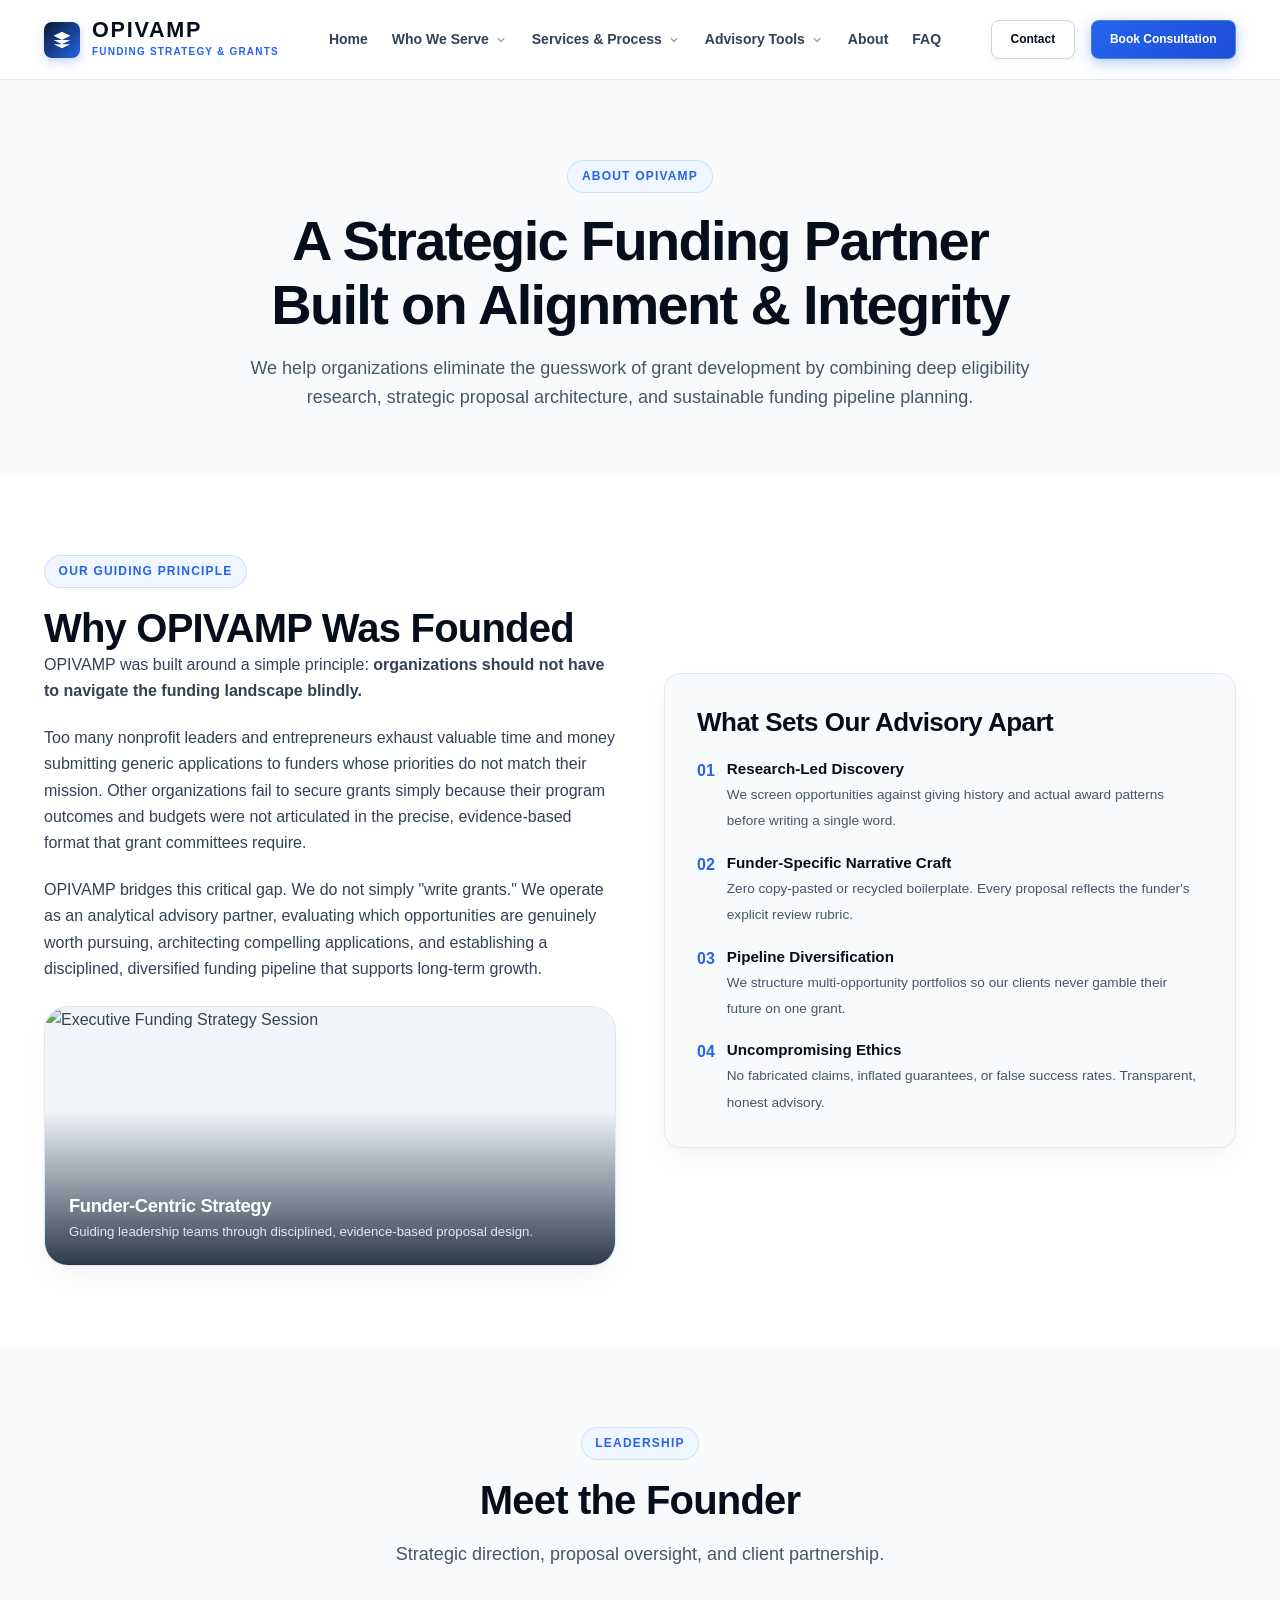
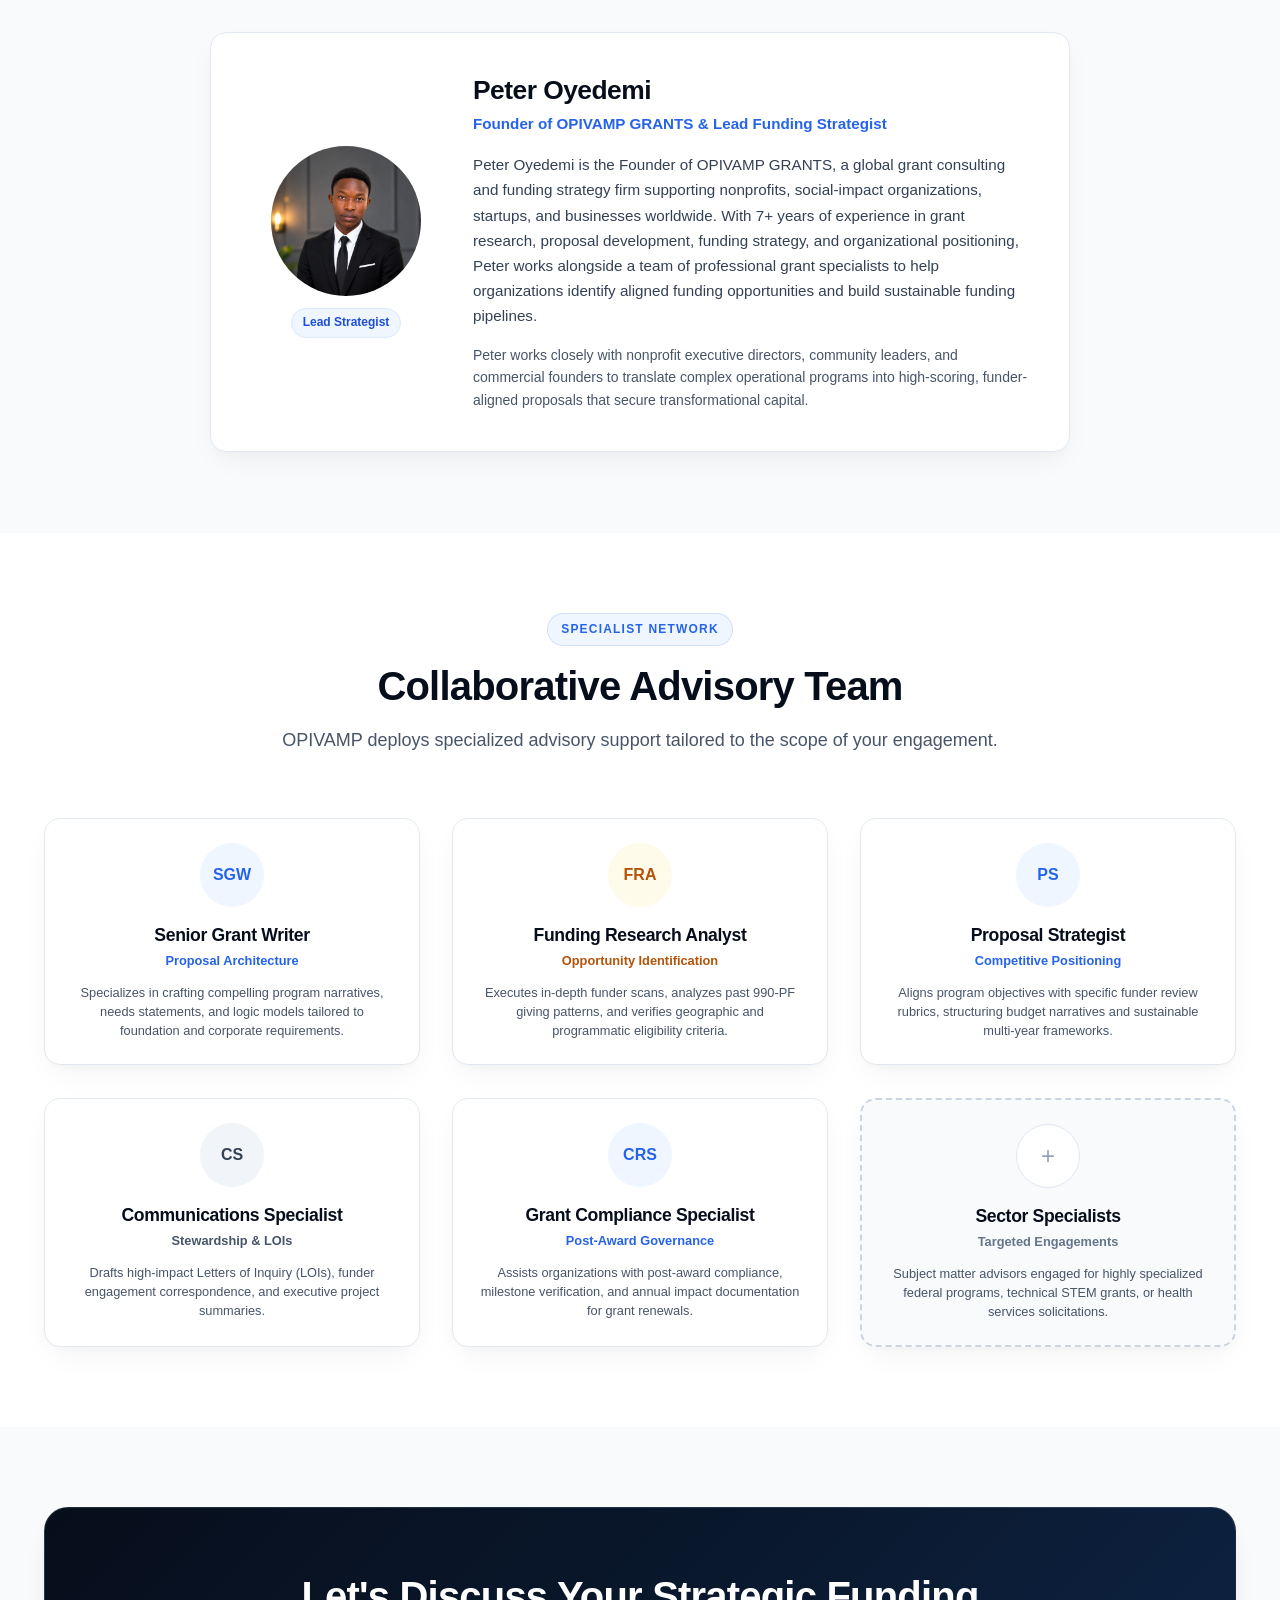
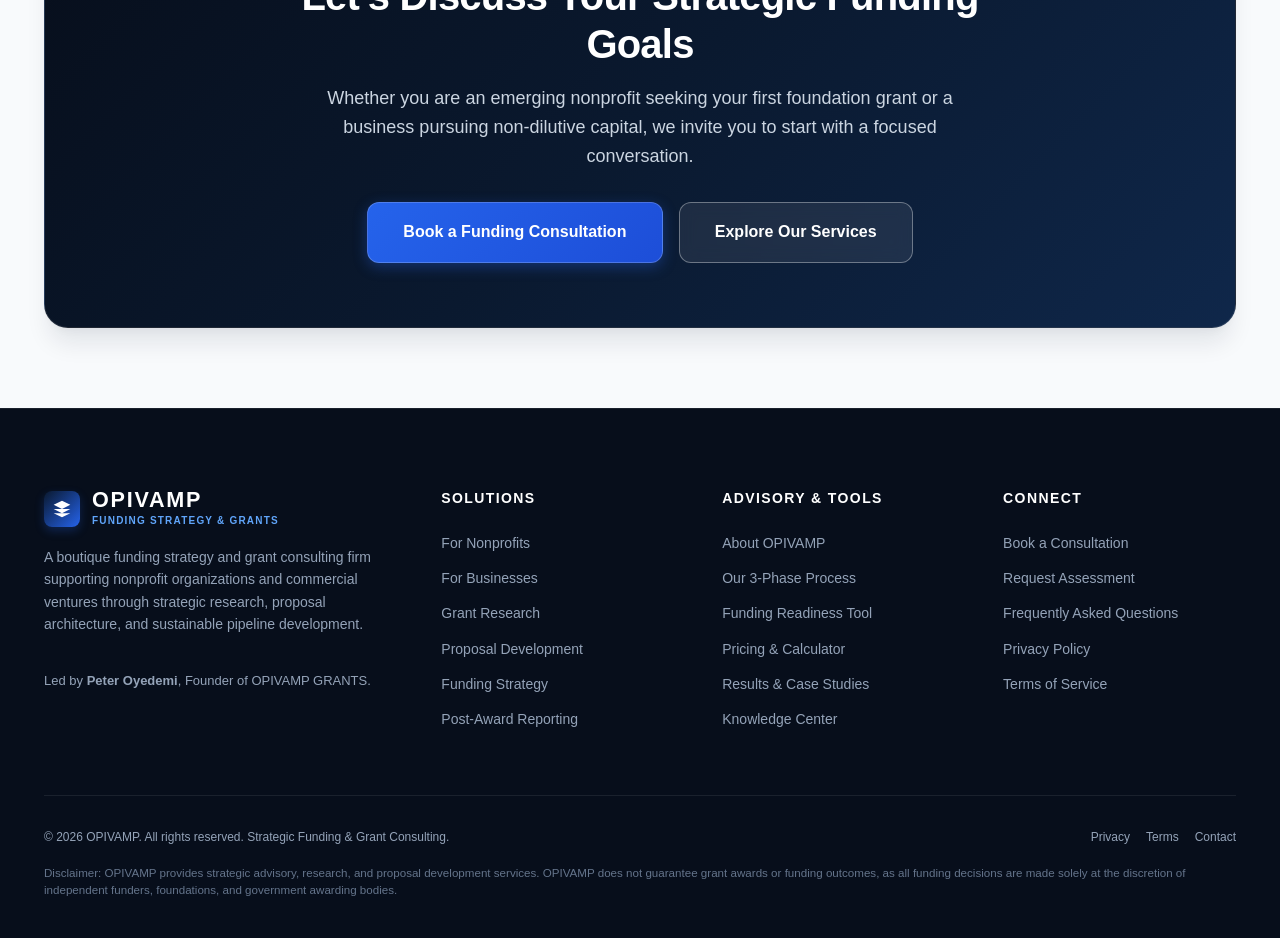
==== commit e1dd8e35: "Update founder name to Peter Oyedemi, add official portrait photo, and update founder bio across ent" ====
--- a/about.html
+++ b/about.html
@@ -3,8 +3,8 @@
 <head>
   <meta charset="UTF-8">
   <meta name="viewport" content="width=device-width, initial-scale=1.0">
-  <title>About OPIVAMP & Founder Victor Peter | Strategic Funding Consultancy</title>
-  <meta name="description" content="Learn about OPIVAMP and founder Victor Peter. We help nonprofits and businesses navigate the grant landscape with strategic research, proposal architecture, and sustainable funding development.">
+  <title>About OPIVAMP & Founder Peter Oyedemi | Strategic Funding Consultancy</title>
+  <meta name="description" content="Learn about OPIVAMP and founder Peter Oyedemi. We help nonprofits, social enterprises, and businesses navigate the grant landscape with strategic research, proposal architecture, and sustainable funding development.">
   <link rel="canonical" href="https://opivamp.com/about.html">
 
   <link rel="stylesheet" href="assets/css/style.css">
@@ -255,20 +255,20 @@
           </p>
         </div>
 
-        <div class="card reveal" style="max-width: 840px; margin: 0 auto; padding: var(--space-10);">
-          <div style="display: grid; grid-template-columns: 180px 1fr; gap: var(--space-8); align-items: center;">
+        <div class="card reveal" style="max-width: 860px; margin: 0 auto; padding: var(--space-10);">
+          <div style="display: grid; grid-template-columns: 190px 1fr; gap: var(--space-8); align-items: center;">
             <div style="text-align: center;">
-              <img src="assets/images/founder-portrait.svg" alt="Victor Peter, Founder & Funding Strategist" style="width: 140px; height: 140px; margin: 0 auto var(--space-3);">
+              <img src="assets/images/peter-oyedemi.jpg" alt="Peter Oyedemi, Founder of OPIVAMP GRANTS" style="width: 150px; height: 150px; border-radius: 50%; object-fit: cover; object-position: top center; margin: 0 auto var(--space-3); box-shadow: 0 10px 25px -4px rgba(15, 23, 42, 0.18), 0 0 0 4px #ffffff, 0 0 0 6px var(--color-blue-200); display: block;">
               <span class="badge badge-blue">Lead Strategist</span>
             </div>
             <div>
-              <h3 style="font-size: 1.65rem; color: var(--color-navy-950); margin-bottom: var(--space-1);">Victor Peter</h3>
-              <div style="font-size: 0.95rem; font-weight: 600; color: var(--color-blue-600); margin-bottom: var(--space-4);">Founder & Funding Strategist</div>
+              <h3 style="font-size: 1.65rem; color: var(--color-navy-950); margin-bottom: var(--space-1);">Peter Oyedemi</h3>
+              <div style="font-size: 0.95rem; font-weight: 600; color: var(--color-blue-600); margin-bottom: var(--space-4);">Founder of OPIVAMP GRANTS & Lead Funding Strategist</div>
               <p style="font-size: 0.95rem; color: var(--color-slate-700); line-height: 1.65; margin-bottom: var(--space-4);">
-                Victor Peter is the founder and lead funding strategist behind OPIVAMP, supporting organizations through strategic funding research, grant development, proposal positioning, and funding pipeline development.
+                Peter Oyedemi is the Founder of OPIVAMP GRANTS, a global grant consulting and funding strategy firm supporting nonprofits, social-impact organizations, startups, and businesses worldwide. With 7+ years of experience in grant research, proposal development, funding strategy, and organizational positioning, Peter works alongside a team of professional grant specialists to help organizations identify aligned funding opportunities and build sustainable funding pipelines.
               </p>
               <p style="font-size: 0.875rem; color: var(--color-slate-600); line-height: 1.6; margin: 0;">
-                Victor works closely with nonprofit executive directors, community leaders, and business founders to translate complex operational models into high-scoring, funder-aligned proposals.
+                Peter works closely with nonprofit executive directors, community leaders, and commercial founders to translate complex operational programs into high-scoring, funder-aligned proposals that secure transformational capital.
               </p>
             </div>
           </div>
@@ -400,7 +400,7 @@
             A boutique funding strategy and grant consulting firm supporting nonprofit organizations and commercial ventures through strategic research, proposal architecture, and sustainable pipeline development.
           </p>
           <p style="font-size: 0.8125rem; color: #94a3b8;">
-            Led by <strong>Victor Peter</strong>, Founder & Funding Strategist.
+            Led by <strong>Peter Oyedemi</strong>, Founder of OPIVAMP GRANTS.
           </p>
         </div>
 
--- a/assets/css/components.css
+++ b/assets/css/components.css
@@ -2209,3 +2209,26 @@
   }
 }
 
+/* Form Loading & State Indicators */
+@keyframes spin {
+  from { transform: rotate(0deg); }
+  to { transform: rotate(360deg); }
+}
+
+.spinner {
+  display: inline-block;
+  width: 18px;
+  height: 18px;
+  border: 2.5px solid rgba(255, 255, 255, 0.3);
+  border-radius: 50%;
+  border-top-color: #ffffff;
+  animation: spin 0.8s linear infinite;
+  vertical-align: middle;
+}
+
+.btn:disabled {
+  opacity: 0.75;
+  cursor: not-allowed;
+  pointer-events: none;
+}
+
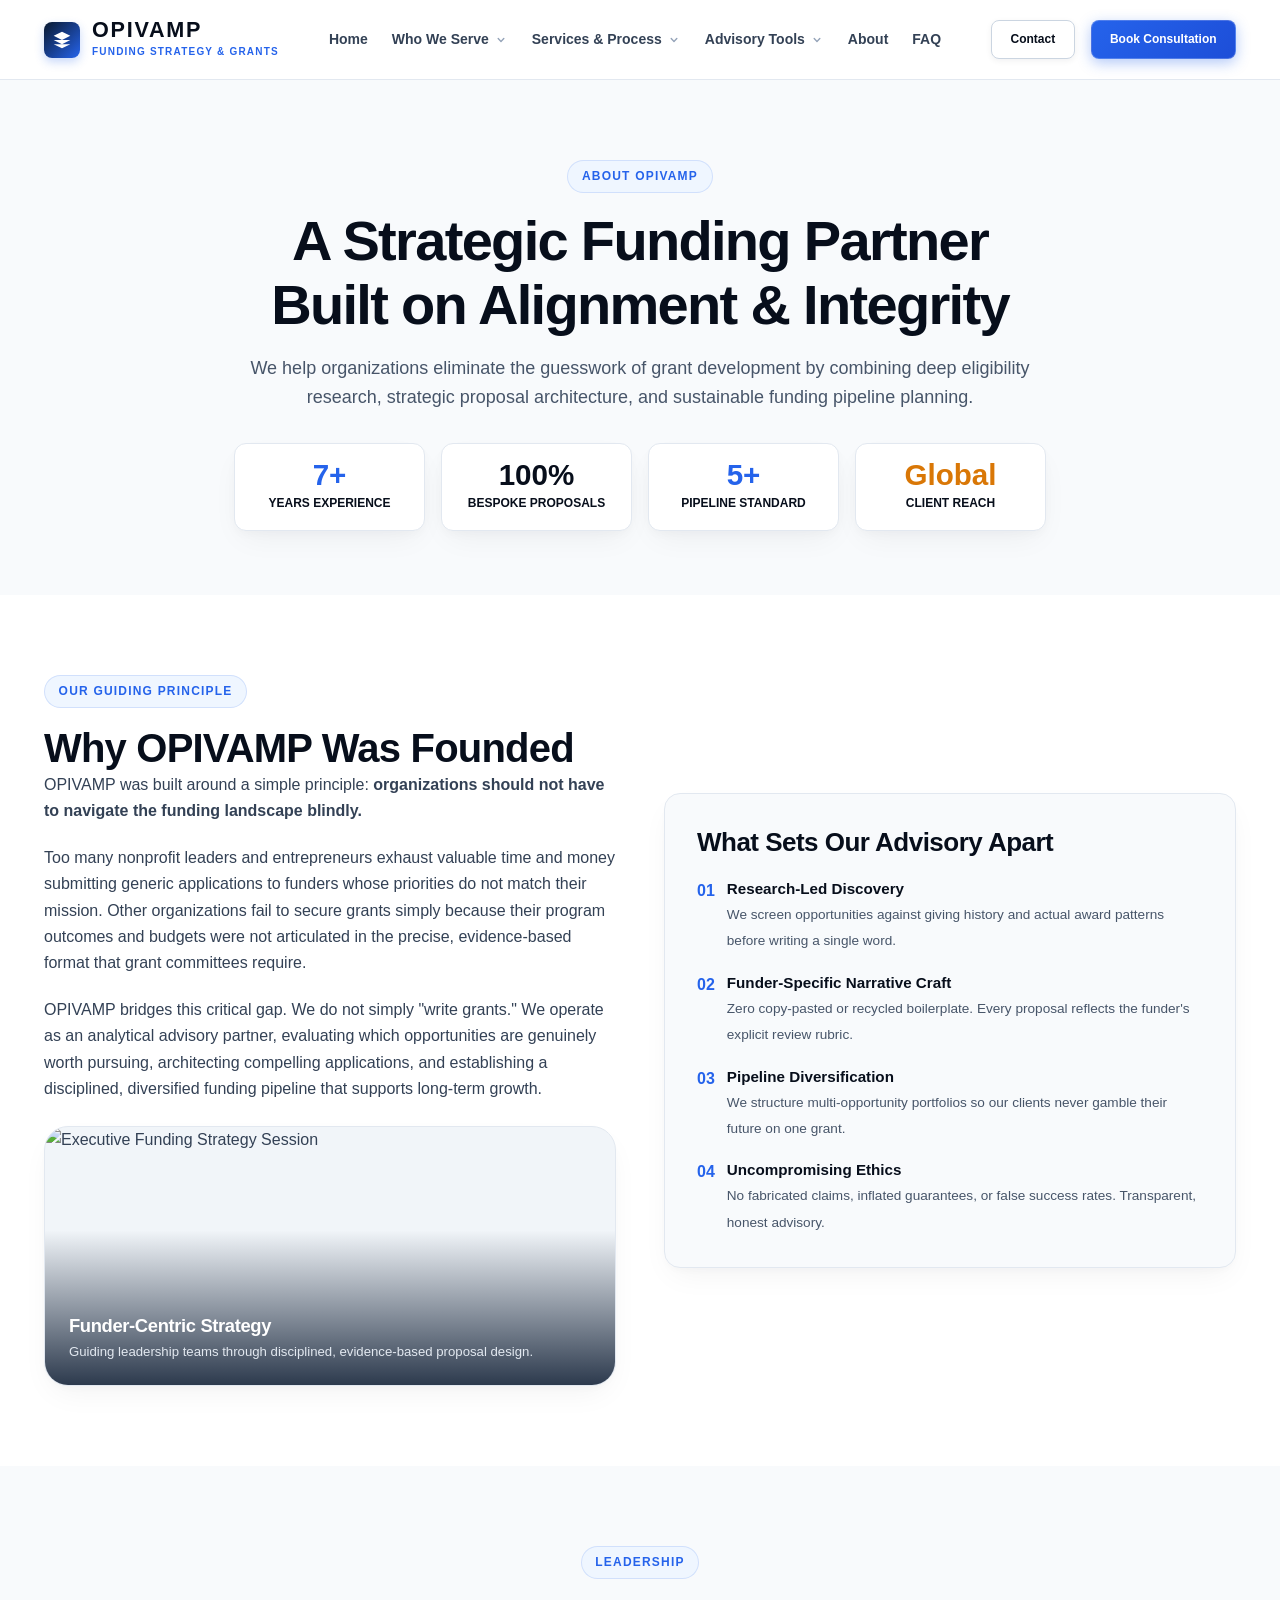
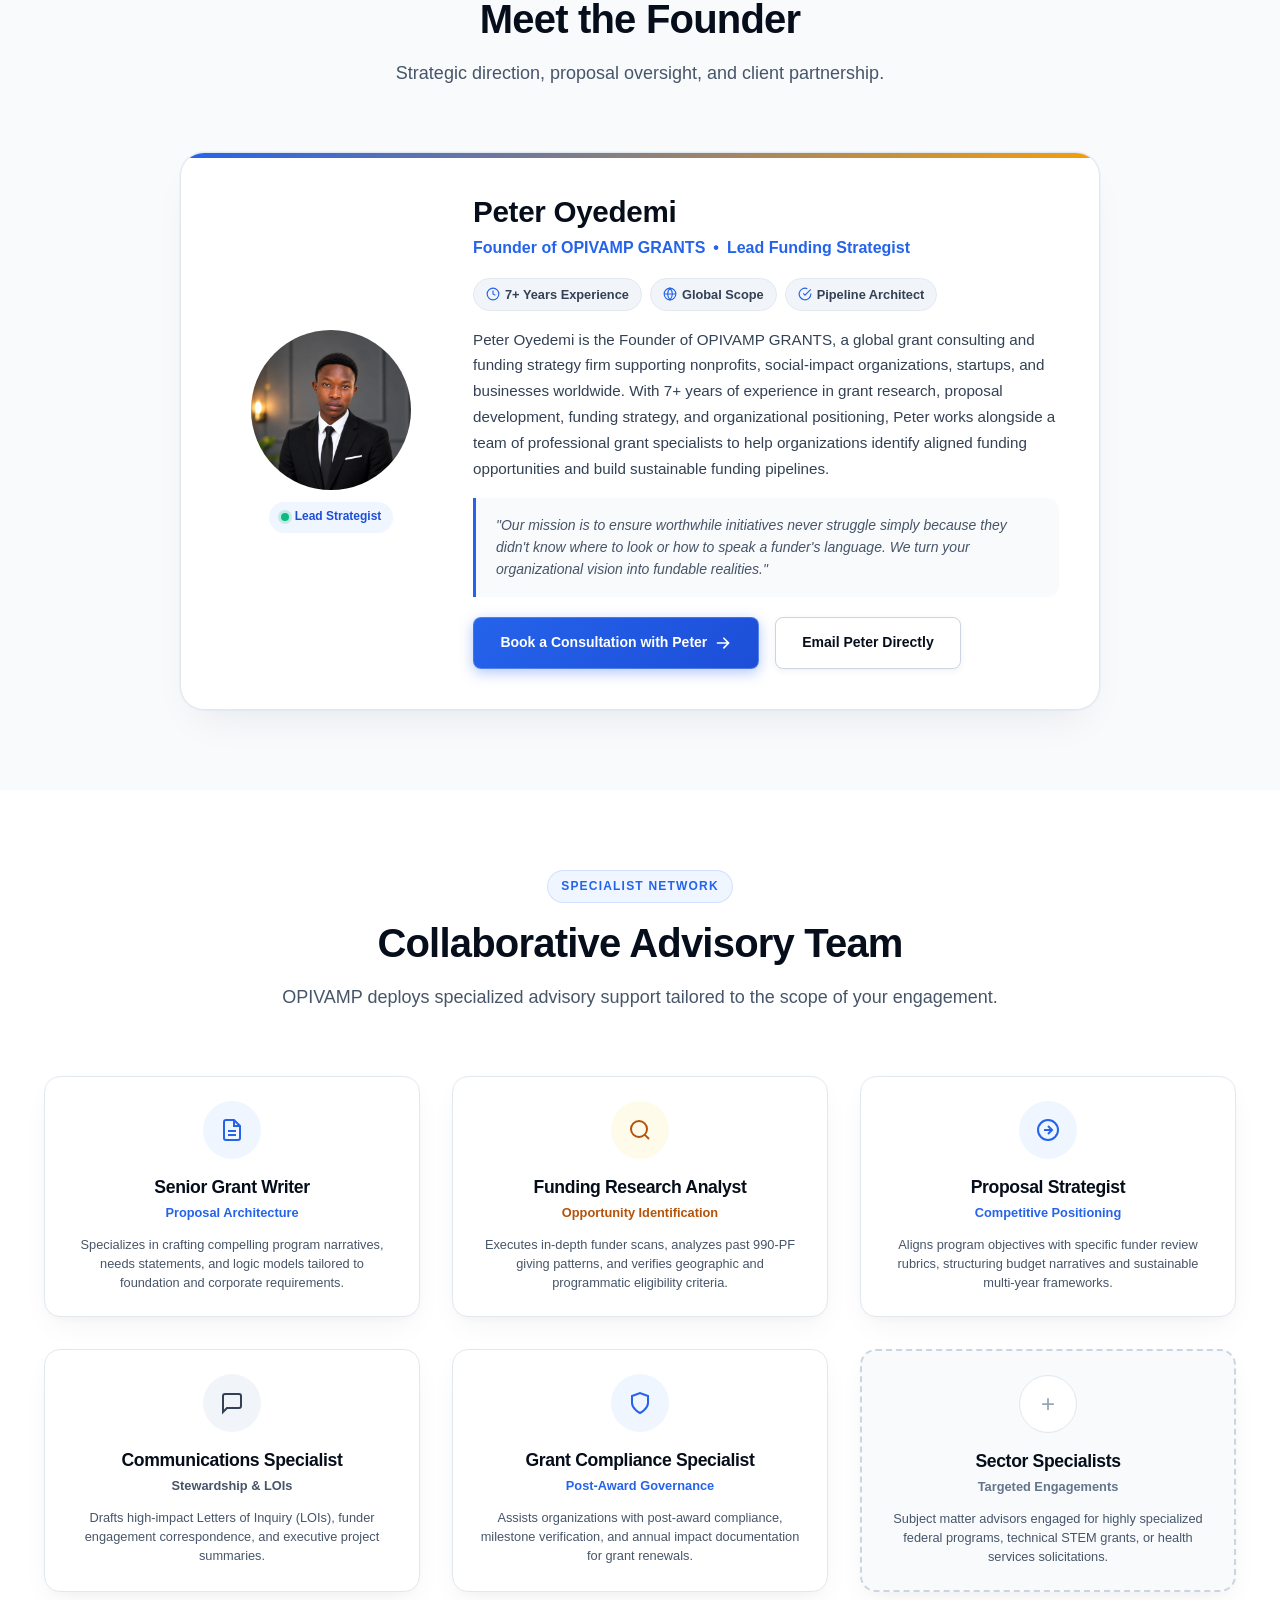
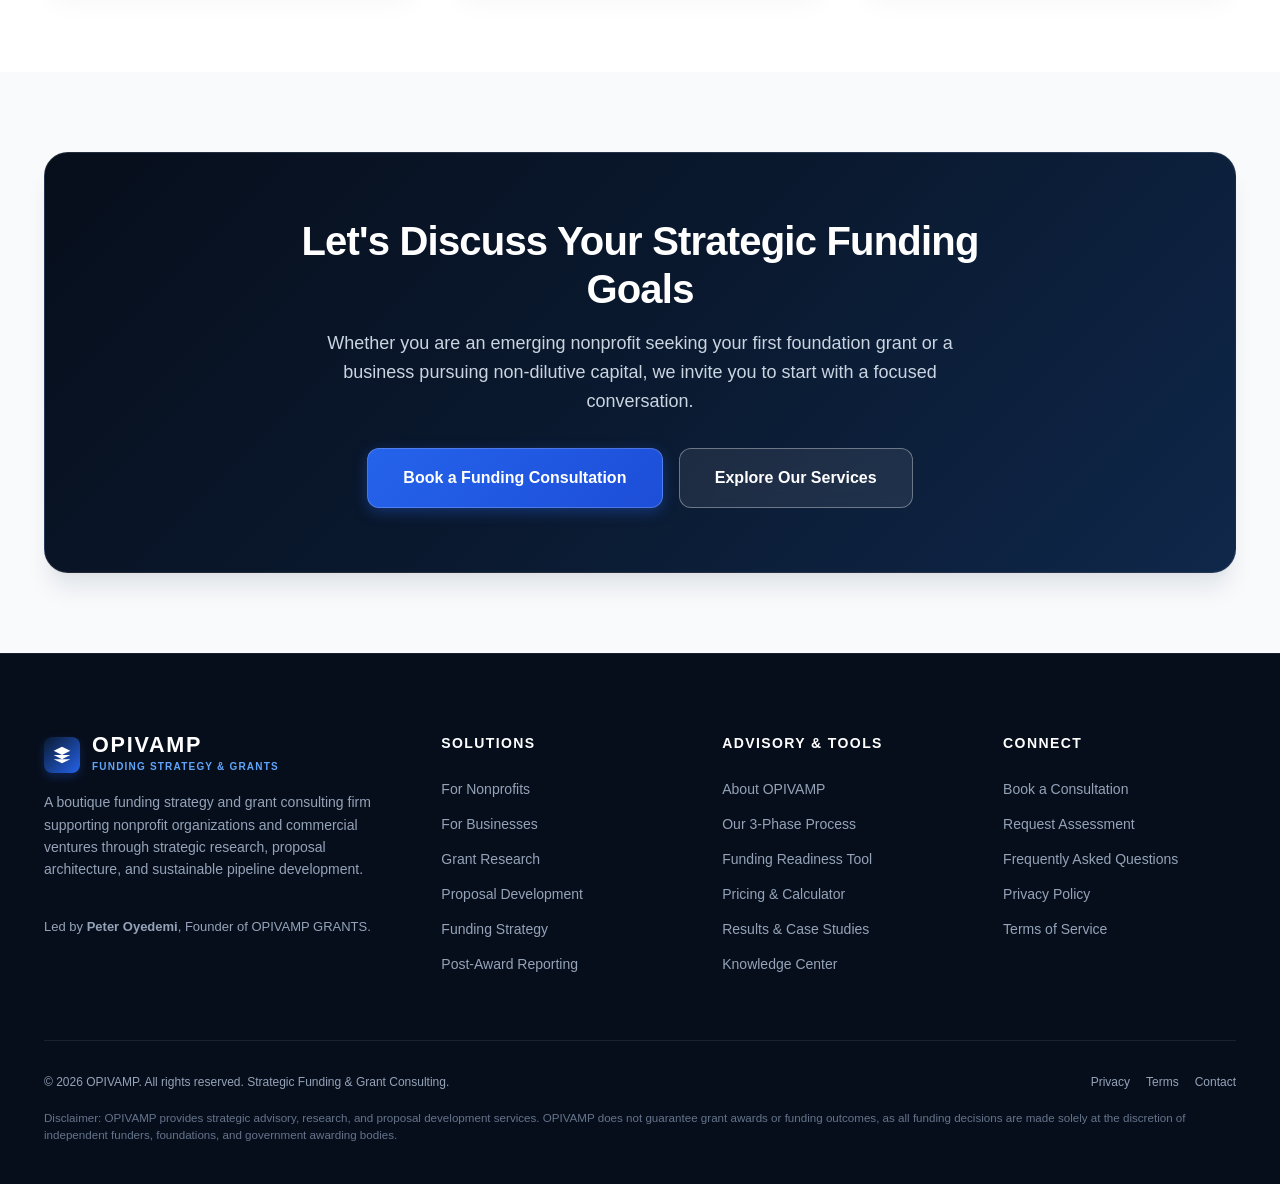
==== commit 058064ef: "Fix mobile responsiveness for Meet the Founder, redesign hero with interactive grant dashboard, over" ====
--- a/about.html
+++ b/about.html
@@ -178,6 +178,26 @@
         <p class="section-subtitle">
           We help organizations eliminate the guesswork of grant development by combining deep eligibility research, strategic proposal architecture, and sustainable funding pipeline planning.
         </p>
+
+        <!-- Quick Credibility Counters Strip -->
+        <div style="display: grid; grid-template-columns: repeat(auto-fit, minmax(140px, 1fr)); gap: var(--space-4); margin-top: var(--space-8); text-align: center;">
+          <div class="card" style="padding: var(--space-4); border-radius: var(--radius-lg); background: #ffffff; border: 1px solid var(--color-slate-200);">
+            <div style="font-size: 1.85rem; font-weight: 800; color: var(--color-blue-600); line-height: 1;">7+</div>
+            <div style="font-size: 0.75rem; font-weight: 700; color: var(--color-navy-950); margin-top: 4px; text-transform: uppercase;">Years Experience</div>
+          </div>
+          <div class="card" style="padding: var(--space-4); border-radius: var(--radius-lg); background: #ffffff; border: 1px solid var(--color-slate-200);">
+            <div style="font-size: 1.85rem; font-weight: 800; color: var(--color-navy-950); line-height: 1;">100%</div>
+            <div style="font-size: 0.75rem; font-weight: 700; color: var(--color-navy-950); margin-top: 4px; text-transform: uppercase;">Bespoke Proposals</div>
+          </div>
+          <div class="card" style="padding: var(--space-4); border-radius: var(--radius-lg); background: #ffffff; border: 1px solid var(--color-slate-200);">
+            <div style="font-size: 1.85rem; font-weight: 800; color: var(--color-blue-600); line-height: 1;">5+</div>
+            <div style="font-size: 0.75rem; font-weight: 700; color: var(--color-navy-950); margin-top: 4px; text-transform: uppercase;">Pipeline Standard</div>
+          </div>
+          <div class="card" style="padding: var(--space-4); border-radius: var(--radius-lg); background: #ffffff; border: 1px solid var(--color-slate-200);">
+            <div style="font-size: 1.85rem; font-weight: 800; color: var(--color-gold-600); line-height: 1;">Global</div>
+            <div style="font-size: 0.75rem; font-weight: 700; color: var(--color-navy-950); margin-top: 4px; text-transform: uppercase;">Client Reach</div>
+          </div>
+        </div>
       </div>
     </section>
 
@@ -255,21 +275,51 @@
           </p>
         </div>
 
-        <div class="card reveal" style="max-width: 860px; margin: 0 auto; padding: var(--space-10);">
-          <div style="display: grid; grid-template-columns: 190px 1fr; gap: var(--space-8); align-items: center;">
-            <div style="text-align: center;">
-              <img src="assets/images/peter-oyedemi.jpg" alt="Peter Oyedemi, Founder of OPIVAMP GRANTS" style="width: 150px; height: 150px; border-radius: 50%; object-fit: cover; object-position: top center; margin: 0 auto var(--space-3); box-shadow: 0 10px 25px -4px rgba(15, 23, 42, 0.18), 0 0 0 4px #ffffff, 0 0 0 6px var(--color-blue-200); display: block;">
-              <span class="badge badge-blue">Lead Strategist</span>
-            </div>
-            <div>
-              <h3 style="font-size: 1.65rem; color: var(--color-navy-950); margin-bottom: var(--space-1);">Peter Oyedemi</h3>
-              <div style="font-size: 0.95rem; font-weight: 600; color: var(--color-blue-600); margin-bottom: var(--space-4);">Founder of OPIVAMP GRANTS & Lead Funding Strategist</div>
-              <p style="font-size: 0.95rem; color: var(--color-slate-700); line-height: 1.65; margin-bottom: var(--space-4);">
+        <div class="founder-profile-card reveal">
+          <div class="founder-profile-grid">
+            <div class="founder-avatar-wrap">
+              <img src="assets/images/peter-oyedemi.jpg" alt="Peter Oyedemi, Founder of OPIVAMP GRANTS" class="founder-portrait-img">
+              <div class="founder-status-badge">
+                <span class="founder-status-dot"></span>
+                <span>Lead Strategist</span>
+              </div>
+            </div>
+            <div class="founder-header-area">
+              <h3>Peter Oyedemi</h3>
+              <div class="founder-header-role">
+                <span>Founder of OPIVAMP GRANTS</span>
+                <span>•</span>
+                <span>Lead Funding Strategist</span>
+              </div>
+              <div class="founder-pill-tags">
+                <span class="founder-pill-tag">
+                  <svg viewBox="0 0 24 24" fill="none" stroke="currentColor" stroke-width="2"><circle cx="12" cy="12" r="10"/><polyline points="12 6 12 12 16 14"/></svg>
+                  7+ Years Experience
+                </span>
+                <span class="founder-pill-tag">
+                  <svg viewBox="0 0 24 24" fill="none" stroke="currentColor" stroke-width="2"><circle cx="12" cy="12" r="10"/><line x1="2" y1="12" x2="22" y2="12"/><path d="M12 2a15.3 15.3 0 0 1 4 10 15.3 15.3 0 0 1-4 10 15.3 15.3 0 0 1-4-10 15.3 15.3 0 0 1 4-10z"/></svg>
+                  Global Scope
+                </span>
+                <span class="founder-pill-tag">
+                  <svg viewBox="0 0 24 24" fill="none" stroke="currentColor" stroke-width="2"><path d="M22 11.08V12a10 10 0 1 1-5.93-9.14"/><polyline points="22 4 12 14.01 9 11.01"/></svg>
+                  Pipeline Architect
+                </span>
+              </div>
+              <p class="founder-bio-text">
                 Peter Oyedemi is the Founder of OPIVAMP GRANTS, a global grant consulting and funding strategy firm supporting nonprofits, social-impact organizations, startups, and businesses worldwide. With 7+ years of experience in grant research, proposal development, funding strategy, and organizational positioning, Peter works alongside a team of professional grant specialists to help organizations identify aligned funding opportunities and build sustainable funding pipelines.
               </p>
-              <p style="font-size: 0.875rem; color: var(--color-slate-600); line-height: 1.6; margin: 0;">
-                Peter works closely with nonprofit executive directors, community leaders, and commercial founders to translate complex operational programs into high-scoring, funder-aligned proposals that secure transformational capital.
-              </p>
+              <div class="founder-quote-box">
+                "Our mission is to ensure worthwhile initiatives never struggle simply because they didn't know where to look or how to speak a funder's language. We turn your organizational vision into fundable realities."
+              </div>
+              <div class="founder-action-bar">
+                <a href="consultation.html" class="btn btn-primary">
+                  Book a Consultation with Peter
+                  <svg class="btn-icon" viewBox="0 0 20 20" fill="currentColor"><path fill-rule="evenodd" d="M10.293 3.293a1 1 0 011.414 0l6 6a1 1 0 010 1.414l-6 6a1 1 0 01-1.414-1.414L14.586 11H3a1 1 0 110-2h11.586l-4.293-4.293a1 1 0 010-1.414z" clip-rule="evenodd"/></svg>
+                </a>
+                <a href="mailto:opivamp@opivamp.com" class="btn btn-secondary">
+                  Email Peter Directly
+                </a>
+              </div>
             </div>
           </div>
         </div>
@@ -288,10 +338,10 @@
         </div>
 
         <div class="grid grid-3">
-          <!-- Role 1: Senior Grant Writer Placeholder -->
+          <!-- Role 1: Senior Grant Writer -->
           <div class="card text-center reveal" style="padding: var(--space-6);">
-            <div style="width: 64px; height: 64px; border-radius: 50%; background: var(--color-blue-50); color: var(--color-blue-600); display: flex; align-items: center; justify-content: center; margin: 0 auto var(--space-4); font-weight: 700;">
-              SGW
+            <div style="width: 58px; height: 58px; border-radius: 50%; background: var(--color-blue-50); color: var(--color-blue-600); display: flex; align-items: center; justify-content: center; margin: 0 auto var(--space-4);">
+              <svg width="24" height="24" viewBox="0 0 24 24" fill="none" stroke="currentColor" stroke-width="2"><path d="M14 2H6a2 2 0 0 0-2 2v16a2 2 0 0 0 2 2h12a2 2 0 0 0 2-2V8z"/><polyline points="14 2 14 8 20 8"/><line x1="16" y1="13" x2="8" y2="13"/><line x1="16" y1="17" x2="8" y2="17"/></svg>
             </div>
             <h4 style="font-size: 1.1rem; margin-bottom: 2px;">Senior Grant Writer</h4>
             <div style="font-size: 0.8rem; color: var(--color-blue-600); font-weight: 600; margin-bottom: var(--space-3);">Proposal Architecture</div>
@@ -300,10 +350,10 @@
             </p>
           </div>
 
-          <!-- Role 2: Funding Research Analyst Placeholder -->
+          <!-- Role 2: Funding Research Analyst -->
           <div class="card text-center reveal reveal-delay-1" style="padding: var(--space-6);">
-            <div style="width: 64px; height: 64px; border-radius: 50%; background: var(--color-gold-50); color: var(--color-gold-700); display: flex; align-items: center; justify-content: center; margin: 0 auto var(--space-4); font-weight: 700;">
-              FRA
+            <div style="width: 58px; height: 58px; border-radius: 50%; background: var(--color-gold-50); color: var(--color-gold-700); display: flex; align-items: center; justify-content: center; margin: 0 auto var(--space-4);">
+              <svg width="24" height="24" viewBox="0 0 24 24" fill="none" stroke="currentColor" stroke-width="2"><circle cx="11" cy="11" r="8"/><line x1="21" y1="21" x2="16.65" y2="16.65"/></svg>
             </div>
             <h4 style="font-size: 1.1rem; margin-bottom: 2px;">Funding Research Analyst</h4>
             <div style="font-size: 0.8rem; color: var(--color-gold-700); font-weight: 600; margin-bottom: var(--space-3);">Opportunity Identification</div>
@@ -312,10 +362,10 @@
             </p>
           </div>
 
-          <!-- Role 3: Proposal Strategist Placeholder -->
+          <!-- Role 3: Proposal Strategist -->
           <div class="card text-center reveal reveal-delay-2" style="padding: var(--space-6);">
-            <div style="width: 64px; height: 64px; border-radius: 50%; background: var(--color-blue-50); color: var(--color-blue-600); display: flex; align-items: center; justify-content: center; margin: 0 auto var(--space-4); font-weight: 700;">
-              PS
+            <div style="width: 58px; height: 58px; border-radius: 50%; background: var(--color-blue-50); color: var(--color-blue-600); display: flex; align-items: center; justify-content: center; margin: 0 auto var(--space-4);">
+              <svg width="24" height="24" viewBox="0 0 24 24" fill="none" stroke="currentColor" stroke-width="2"><circle cx="12" cy="12" r="10"/><path d="M12 8l4 4-4 4M8 12h8"/></svg>
             </div>
             <h4 style="font-size: 1.1rem; margin-bottom: 2px;">Proposal Strategist</h4>
             <div style="font-size: 0.8rem; color: var(--color-blue-600); font-weight: 600; margin-bottom: var(--space-3);">Competitive Positioning</div>
@@ -324,10 +374,10 @@
             </p>
           </div>
 
-          <!-- Role 4: Communications Specialist Placeholder -->
+          <!-- Role 4: Communications Specialist -->
           <div class="card text-center reveal" style="padding: var(--space-6);">
-            <div style="width: 64px; height: 64px; border-radius: 50%; background: var(--color-slate-100); color: var(--color-slate-700); display: flex; align-items: center; justify-content: center; margin: 0 auto var(--space-4); font-weight: 700;">
-              CS
+            <div style="width: 58px; height: 58px; border-radius: 50%; background: var(--color-slate-100); color: var(--color-slate-700); display: flex; align-items: center; justify-content: center; margin: 0 auto var(--space-4);">
+              <svg width="24" height="24" viewBox="0 0 24 24" fill="none" stroke="currentColor" stroke-width="2"><path d="M21 15a2 2 0 0 1-2 2H7l-4 4V5a2 2 0 0 1 2-2h14a2 2 0 0 1 2 2z"/></svg>
             </div>
             <h4 style="font-size: 1.1rem; margin-bottom: 2px;">Communications Specialist</h4>
             <div style="font-size: 0.8rem; color: var(--color-slate-600); font-weight: 600; margin-bottom: var(--space-3);">Stewardship & LOIs</div>
@@ -336,10 +386,10 @@
             </p>
           </div>
 
-          <!-- Role 5: Compliance & Reporting Specialist Placeholder -->
+          <!-- Role 5: Compliance & Reporting Specialist -->
           <div class="card text-center reveal reveal-delay-1" style="padding: var(--space-6);">
-            <div style="width: 64px; height: 64px; border-radius: 50%; background: var(--color-blue-50); color: var(--color-blue-600); display: flex; align-items: center; justify-content: center; margin: 0 auto var(--space-4); font-weight: 700;">
-              CRS
+            <div style="width: 58px; height: 58px; border-radius: 50%; background: var(--color-blue-50); color: var(--color-blue-600); display: flex; align-items: center; justify-content: center; margin: 0 auto var(--space-4);">
+              <svg width="24" height="24" viewBox="0 0 24 24" fill="none" stroke="currentColor" stroke-width="2"><path d="M12 22s8-4 8-10V5l-8-3-8 3v7c0 6 8 10 8 10z"/></svg>
             </div>
             <h4 style="font-size: 1.1rem; margin-bottom: 2px;">Grant Compliance Specialist</h4>
             <div style="font-size: 0.8rem; color: var(--color-blue-600); font-weight: 600; margin-bottom: var(--space-3);">Post-Award Governance</div>
@@ -350,7 +400,7 @@
 
           <!-- Future Expansion Card -->
           <div class="card text-center reveal reveal-delay-2" style="padding: var(--space-6); background: var(--color-slate-50); border: 2px dashed var(--color-slate-300);">
-            <div style="width: 64px; height: 64px; border-radius: 50%; background: var(--color-white); border: 1px solid var(--color-slate-200); color: var(--color-slate-400); display: flex; align-items: center; justify-content: center; margin: 0 auto var(--space-4); font-size: 1.5rem;">
+            <div style="width: 58px; height: 58px; border-radius: 50%; background: var(--color-white); border: 1px solid var(--color-slate-200); color: var(--color-slate-400); display: flex; align-items: center; justify-content: center; margin: 0 auto var(--space-4); font-size: 1.5rem;">
               +
             </div>
             <h4 style="font-size: 1.1rem; margin-bottom: 2px; color: var(--color-navy-950);">Sector Specialists</h4>
--- a/assets/css/components.css
+++ b/assets/css/components.css
@@ -2232,3 +2232,460 @@
   pointer-events: none;
 }
 
+/* ==========================================================================
+   FOUNDER PROFILE & MOBILE RESPONSIVENESS OVERHAUL
+   ========================================================================== */
+.founder-profile-card {
+  max-width: 920px;
+  margin: 0 auto;
+  padding: var(--space-10);
+  background: #ffffff;
+  border: 1px solid var(--color-slate-200);
+  border-radius: var(--radius-2xl);
+  box-shadow: 0 20px 40px -15px rgba(15, 23, 42, 0.08), 0 0 0 1px rgba(37, 99, 235, 0.05);
+  position: relative;
+  overflow: hidden;
+}
+
+.founder-profile-card::before {
+  content: '';
+  position: absolute;
+  top: 0;
+  left: 0;
+  width: 100%;
+  height: 5px;
+  background: linear-gradient(90deg, var(--color-blue-600) 0%, var(--color-gold-500) 100%);
+}
+
+.founder-profile-grid {
+  display: grid;
+  grid-template-columns: 220px 1fr;
+  gap: var(--space-8);
+  align-items: center;
+}
+
+.founder-avatar-wrap {
+  text-align: center;
+  position: relative;
+}
+
+.founder-portrait-img {
+  width: 160px;
+  height: 160px;
+  border-radius: 50%;
+  object-fit: cover;
+  object-position: top center;
+  margin: 0 auto var(--space-3);
+  box-shadow: 0 12px 28px -4px rgba(15, 23, 42, 0.2), 0 0 0 4px #ffffff, 0 0 0 7px var(--color-blue-200);
+  display: block;
+  transition: transform var(--transition-base);
+}
+
+.founder-portrait-img:hover {
+  transform: scale(1.03);
+}
+
+.founder-status-badge {
+  display: inline-flex;
+  align-items: center;
+  gap: 6px;
+  font-size: 0.75rem;
+  font-weight: 700;
+  color: var(--color-blue-700);
+  background: var(--color-blue-50);
+  border: 1px solid var(--color-blue-200);
+  padding: 0.35rem 0.75rem;
+  border-radius: var(--radius-full);
+}
+
+.founder-status-dot {
+  width: 8px;
+  height: 8px;
+  border-radius: 50%;
+  background-color: var(--color-emerald-500, #10b981);
+  box-shadow: 0 0 0 3px rgba(16, 185, 129, 0.2);
+}
+
+.founder-header-area h3 {
+  font-size: 1.85rem;
+  color: var(--color-navy-950);
+  margin-bottom: var(--space-1);
+  letter-spacing: -0.01em;
+}
+
+.founder-header-role {
+  font-size: 1rem;
+  font-weight: 600;
+  color: var(--color-blue-600);
+  margin-bottom: var(--space-4);
+  display: flex;
+  align-items: center;
+  gap: 8px;
+  flex-wrap: wrap;
+}
+
+.founder-pill-tags {
+  display: flex;
+  flex-wrap: wrap;
+  gap: 8px;
+  margin-bottom: var(--space-4);
+}
+
+.founder-pill-tag {
+  display: inline-flex;
+  align-items: center;
+  gap: 5px;
+  background: var(--color-slate-100);
+  color: var(--color-slate-700);
+  font-size: 0.8rem;
+  font-weight: 600;
+  padding: 0.3rem 0.75rem;
+  border-radius: var(--radius-full);
+  border: 1px solid var(--color-slate-200);
+}
+
+.founder-pill-tag svg {
+  width: 14px;
+  height: 14px;
+  color: var(--color-blue-600);
+}
+
+.founder-bio-text {
+  font-size: 0.95rem;
+  color: var(--color-slate-700);
+  line-height: 1.7;
+  margin-bottom: var(--space-4);
+}
+
+.founder-quote-box {
+  background: var(--color-slate-50);
+  border-left: 3px solid var(--color-blue-600);
+  padding: var(--space-4) var(--space-5);
+  border-radius: 0 var(--radius-lg) var(--radius-lg) 0;
+  margin-bottom: var(--space-5);
+  font-size: 0.875rem;
+  color: var(--color-slate-600);
+  font-style: italic;
+  line-height: 1.6;
+}
+
+.founder-action-bar {
+  display: flex;
+  align-items: center;
+  gap: var(--space-4);
+  flex-wrap: wrap;
+}
+
+@media (max-width: 768px) {
+  .founder-profile-card {
+    padding: var(--space-6) var(--space-4);
+    border-radius: var(--radius-xl);
+  }
+  .founder-profile-grid {
+    grid-template-columns: 1fr;
+    text-align: center;
+    gap: var(--space-5);
+  }
+  .founder-portrait-img {
+    width: 135px;
+    height: 135px;
+  }
+  .founder-header-role {
+    justify-content: center;
+    font-size: 0.95rem;
+  }
+  .founder-pill-tags {
+    justify-content: center;
+  }
+  .founder-quote-box {
+    text-align: left;
+    padding: var(--space-3) var(--space-4);
+  }
+  .founder-action-bar {
+    justify-content: center;
+    flex-direction: column;
+    width: 100%;
+  }
+  .founder-action-bar .btn {
+    width: 100%;
+  }
+}
+
+/* ==========================================================================
+   LIVELY HERO PREVIEW DASHBOARD & METRICS
+   ========================================================================== */
+.hero-dashboard-mockup {
+  background: #ffffff;
+  border-radius: var(--radius-2xl);
+  border: 1px solid rgba(226, 232, 240, 0.8);
+  box-shadow: 0 25px 50px -12px rgba(15, 23, 42, 0.15), 0 0 0 1px rgba(37, 99, 235, 0.08);
+  padding: var(--space-6);
+  position: relative;
+  overflow: hidden;
+}
+
+.dashboard-header-bar {
+  display: flex;
+  align-items: center;
+  justify-content: space-between;
+  border-bottom: 1px solid var(--color-slate-100);
+  padding-bottom: var(--space-4);
+  margin-bottom: var(--space-5);
+}
+
+.dashboard-status-indicator {
+  display: flex;
+  align-items: center;
+  gap: 8px;
+  font-size: 0.8rem;
+  font-weight: 700;
+  color: var(--color-navy-950);
+}
+
+.pulse-beacon {
+  width: 10px;
+  height: 10px;
+  border-radius: 50%;
+  background-color: #10b981;
+  box-shadow: 0 0 0 0 rgba(16, 185, 129, 0.7);
+  animation: pulse-ring 1.8s infinite;
+}
+
+@keyframes pulse-ring {
+  0% { transform: scale(0.95); box-shadow: 0 0 0 0 rgba(16, 185, 129, 0.7); }
+  70% { transform: scale(1); box-shadow: 0 0 0 8px rgba(16, 185, 129, 0); }
+  100% { transform: scale(0.95); box-shadow: 0 0 0 0 rgba(16, 185, 129, 0); }
+}
+
+.dashboard-stats-row {
+  display: grid;
+  grid-template-columns: repeat(3, 1fr);
+  gap: var(--space-3);
+  margin-bottom: var(--space-5);
+}
+
+.dashboard-stat-mini {
+  background: var(--color-slate-50);
+  border: 1px solid var(--color-slate-200);
+  border-radius: var(--radius-lg);
+  padding: var(--space-3);
+  text-align: center;
+}
+
+.dashboard-stat-mini .stat-val {
+  font-size: 1.25rem;
+  font-weight: 800;
+  color: var(--color-navy-950);
+  line-height: 1.2;
+}
+
+.dashboard-stat-mini .stat-lbl {
+  font-size: 0.7rem;
+  font-weight: 600;
+  color: var(--color-slate-500);
+  text-transform: uppercase;
+  letter-spacing: 0.04em;
+  margin-top: 2px;
+}
+
+.active-grant-item {
+  background: #f8fafc;
+  border-radius: var(--radius-md);
+  border-left: 3px solid var(--color-blue-600);
+  padding: 0.75rem 1rem;
+  margin-bottom: 0.65rem;
+  display: flex;
+  align-items: center;
+  justify-content: space-between;
+  gap: var(--space-3);
+  transition: all var(--transition-fast);
+}
+
+.active-grant-item:hover {
+  background: #f1f5f9;
+  transform: translateX(2px);
+}
+
+.active-grant-name {
+  font-size: 0.85rem;
+  font-weight: 700;
+  color: var(--color-navy-950);
+}
+
+.active-grant-type {
+  font-size: 0.725rem;
+  color: var(--color-slate-500);
+}
+
+.active-grant-tag {
+  font-size: 0.7rem;
+  font-weight: 700;
+  padding: 0.25rem 0.6rem;
+  border-radius: var(--radius-full);
+}
+
+.active-grant-tag.approved {
+  background: #ecfdf5;
+  color: #065f46;
+}
+
+.active-grant-tag.review {
+  background: #eff6ff;
+  color: #1e40af;
+}
+
+.dashboard-founder-strip {
+  margin-top: var(--space-4);
+  padding-top: var(--space-3);
+  border-top: 1px solid var(--color-slate-100);
+  display: flex;
+  align-items: center;
+  justify-content: space-between;
+  font-size: 0.8rem;
+}
+
+/* ==========================================================================
+   CLIENT SUCCESS SPOTLIGHTS (TESTIMONIALS REPLACEMENT)
+   ========================================================================== */
+.client-success-grid {
+  display: grid;
+  grid-template-columns: repeat(3, 1fr);
+  gap: var(--space-6);
+  margin-top: var(--space-8);
+}
+
+.client-success-card {
+  background: #ffffff;
+  border: 1px solid var(--color-slate-200);
+  border-radius: var(--radius-xl);
+  padding: var(--space-6);
+  display: flex;
+  flex-direction: column;
+  box-shadow: 0 4px 6px -1px rgba(0, 0, 0, 0.05), 0 2px 4px -2px rgba(0, 0, 0, 0.05);
+  transition: all var(--transition-base);
+  position: relative;
+}
+
+.client-success-card:hover {
+  transform: translateY(-4px);
+  border-color: var(--color-blue-400);
+  box-shadow: 0 20px 25px -5px rgba(15, 23, 42, 0.1), 0 8px 10px -6px rgba(15, 23, 42, 0.05);
+}
+
+.client-card-top {
+  display: flex;
+  align-items: center;
+  justify-content: space-between;
+  margin-bottom: var(--space-4);
+}
+
+.client-sector-pill {
+  font-size: 0.75rem;
+  font-weight: 700;
+  padding: 0.25rem 0.75rem;
+  border-radius: var(--radius-full);
+}
+
+.client-sector-pill.nonprofit {
+  background: #eff6ff;
+  color: #1e40af;
+}
+
+.client-sector-pill.business {
+  background: #fefce8;
+  color: #854d0e;
+}
+
+.client-rating-stars {
+  color: #f59e0b;
+  font-size: 0.85rem;
+  letter-spacing: 2px;
+}
+
+.client-impact-highlight {
+  background: #f8fafc;
+  border-radius: var(--radius-md);
+  padding: 0.6rem 0.85rem;
+  margin-bottom: var(--space-4);
+  font-size: 0.8rem;
+  color: var(--color-navy-950);
+  display: flex;
+  align-items: center;
+  gap: 8px;
+  font-weight: 700;
+}
+
+.client-quote-text {
+  font-size: 0.9rem;
+  color: var(--color-slate-700);
+  line-height: 1.6;
+  margin-bottom: var(--space-5);
+  flex-grow: 1;
+  font-style: italic;
+}
+
+.client-author-block {
+  display: flex;
+  align-items: center;
+  gap: var(--space-3);
+  padding-top: var(--space-4);
+  border-top: 1px solid var(--color-slate-100);
+}
+
+.client-author-avatar {
+  width: 46px;
+  height: 46px;
+  border-radius: 50%;
+  object-fit: cover;
+  border: 2px solid var(--color-blue-100);
+}
+
+.client-author-info h5 {
+  font-size: 0.925rem;
+  color: var(--color-navy-950);
+  margin: 0;
+  font-weight: 700;
+}
+
+.client-author-info p {
+  font-size: 0.775rem;
+  color: var(--color-slate-500);
+  margin: 0;
+}
+
+@media (max-width: 1024px) {
+  .client-success-grid {
+    grid-template-columns: repeat(2, 1fr);
+  }
+}
+
+@media (max-width: 768px) {
+  .client-success-grid {
+    grid-template-columns: 1fr;
+  }
+}
+
+/* ==========================================================================
+   RESPONSIVE CHECKLIST & ARTICLE COVERS
+   ========================================================================== */
+.responsive-check-grid {
+  display: grid;
+  grid-template-columns: repeat(2, 1fr);
+  gap: var(--space-2) var(--space-4);
+  margin-bottom: var(--space-6);
+}
+
+@media (max-width: 640px) {
+  .responsive-check-grid {
+    grid-template-columns: 1fr;
+  }
+}
+
+.article-card-cover {
+  width: 100%;
+  height: 190px;
+  object-fit: cover;
+  border-radius: var(--radius-xl) var(--radius-xl) 0 0;
+  display: block;
+}
+
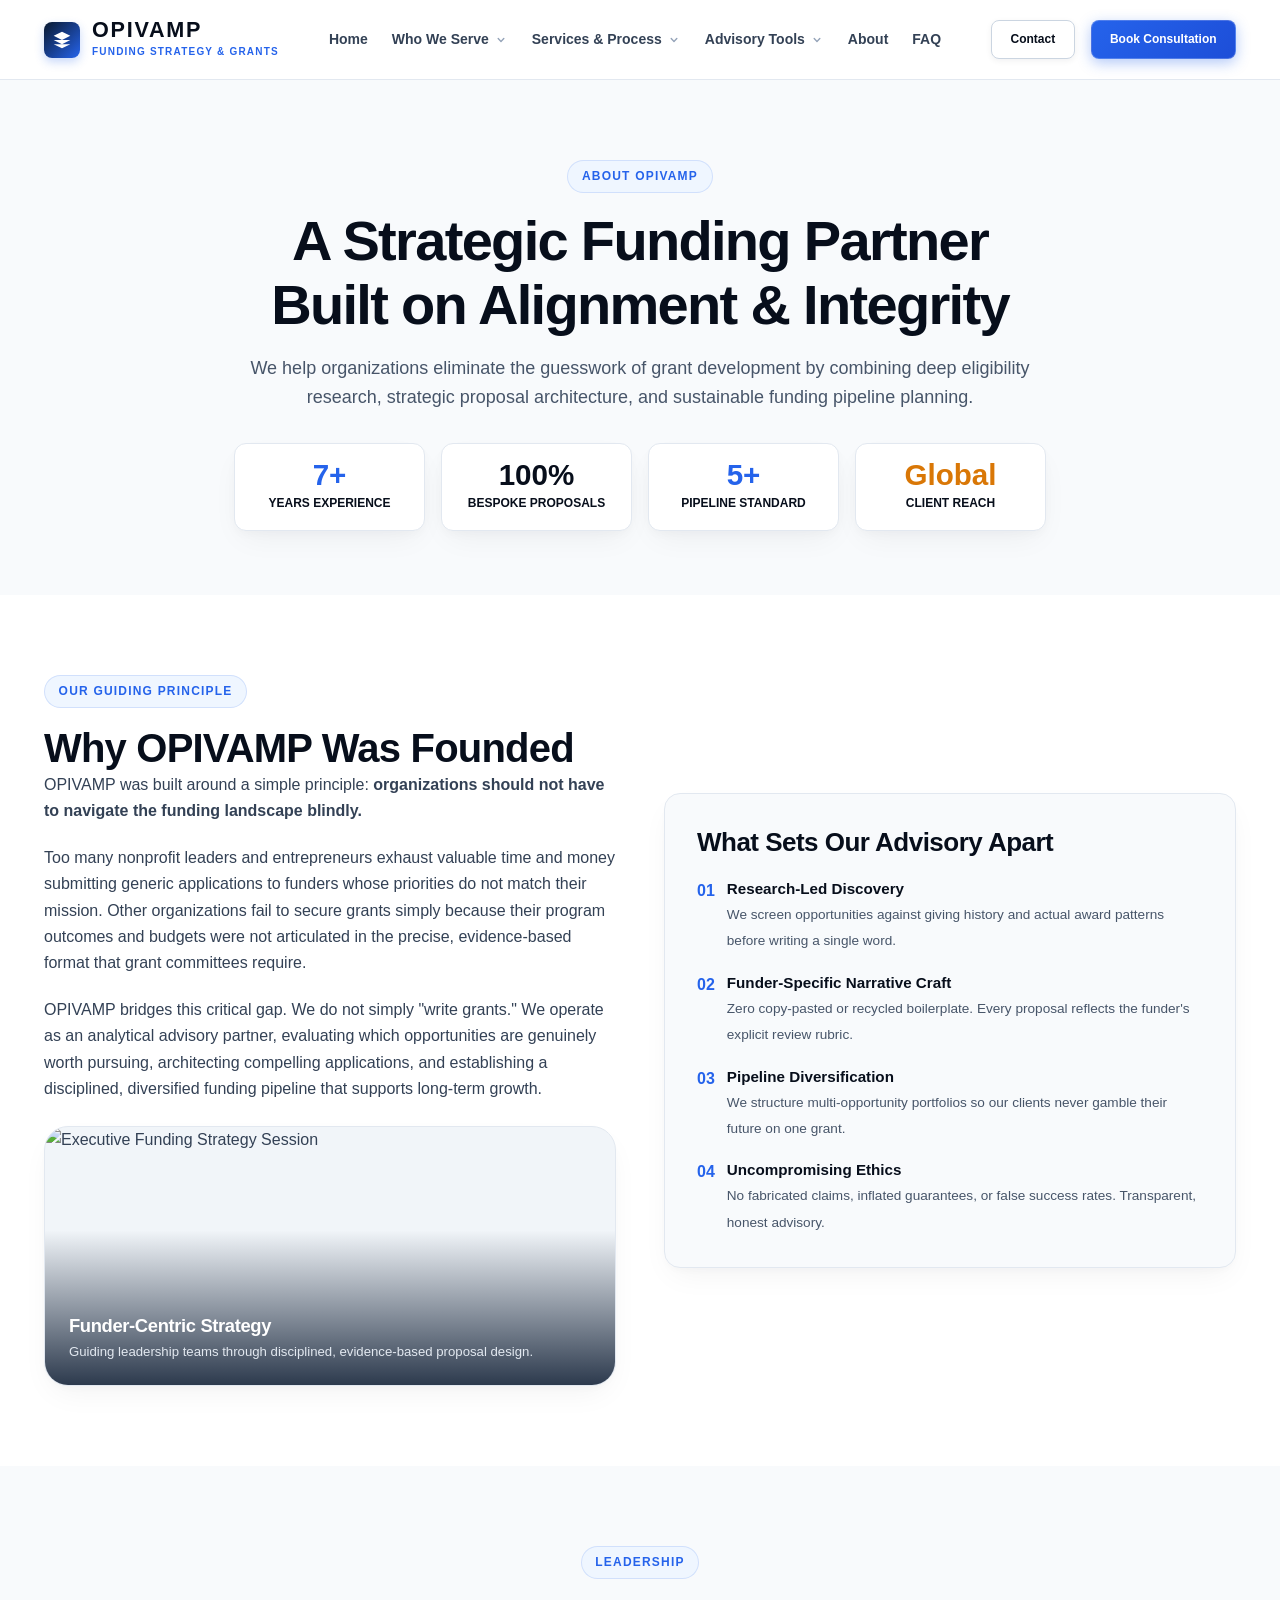
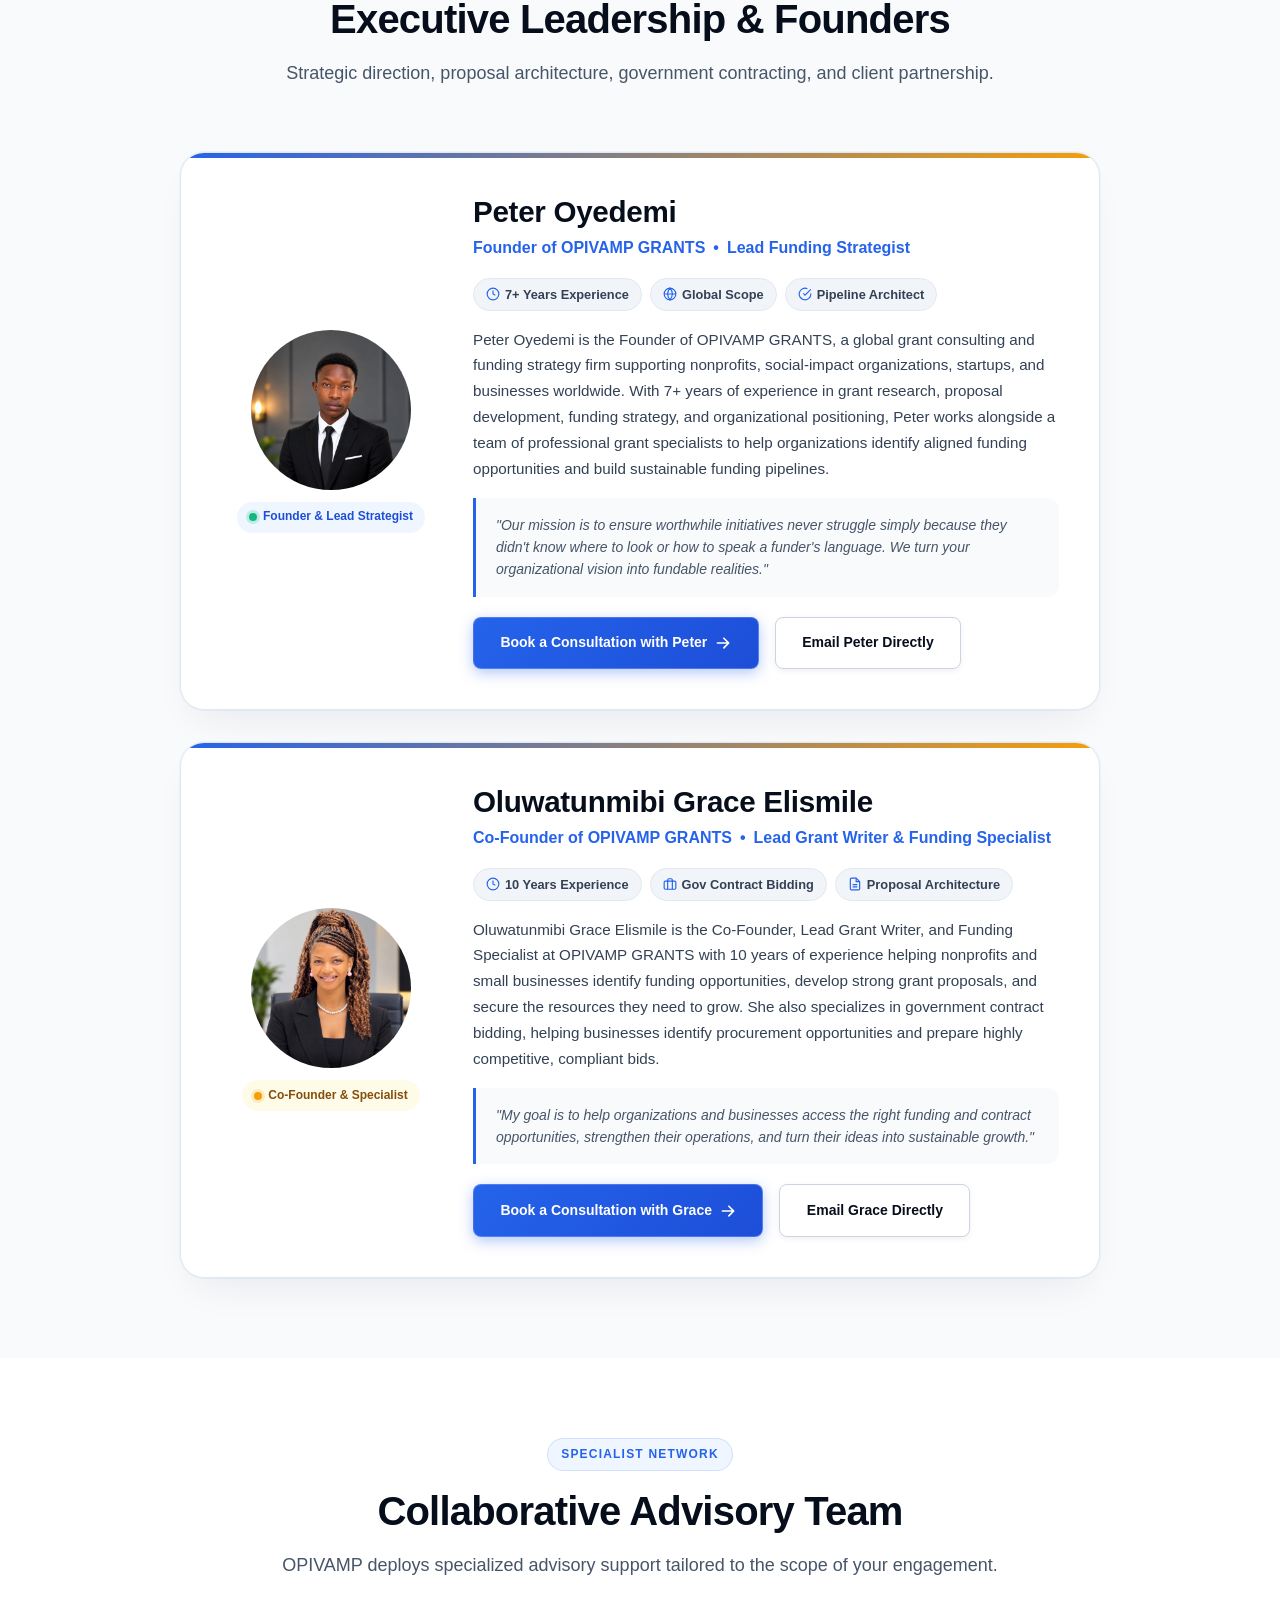
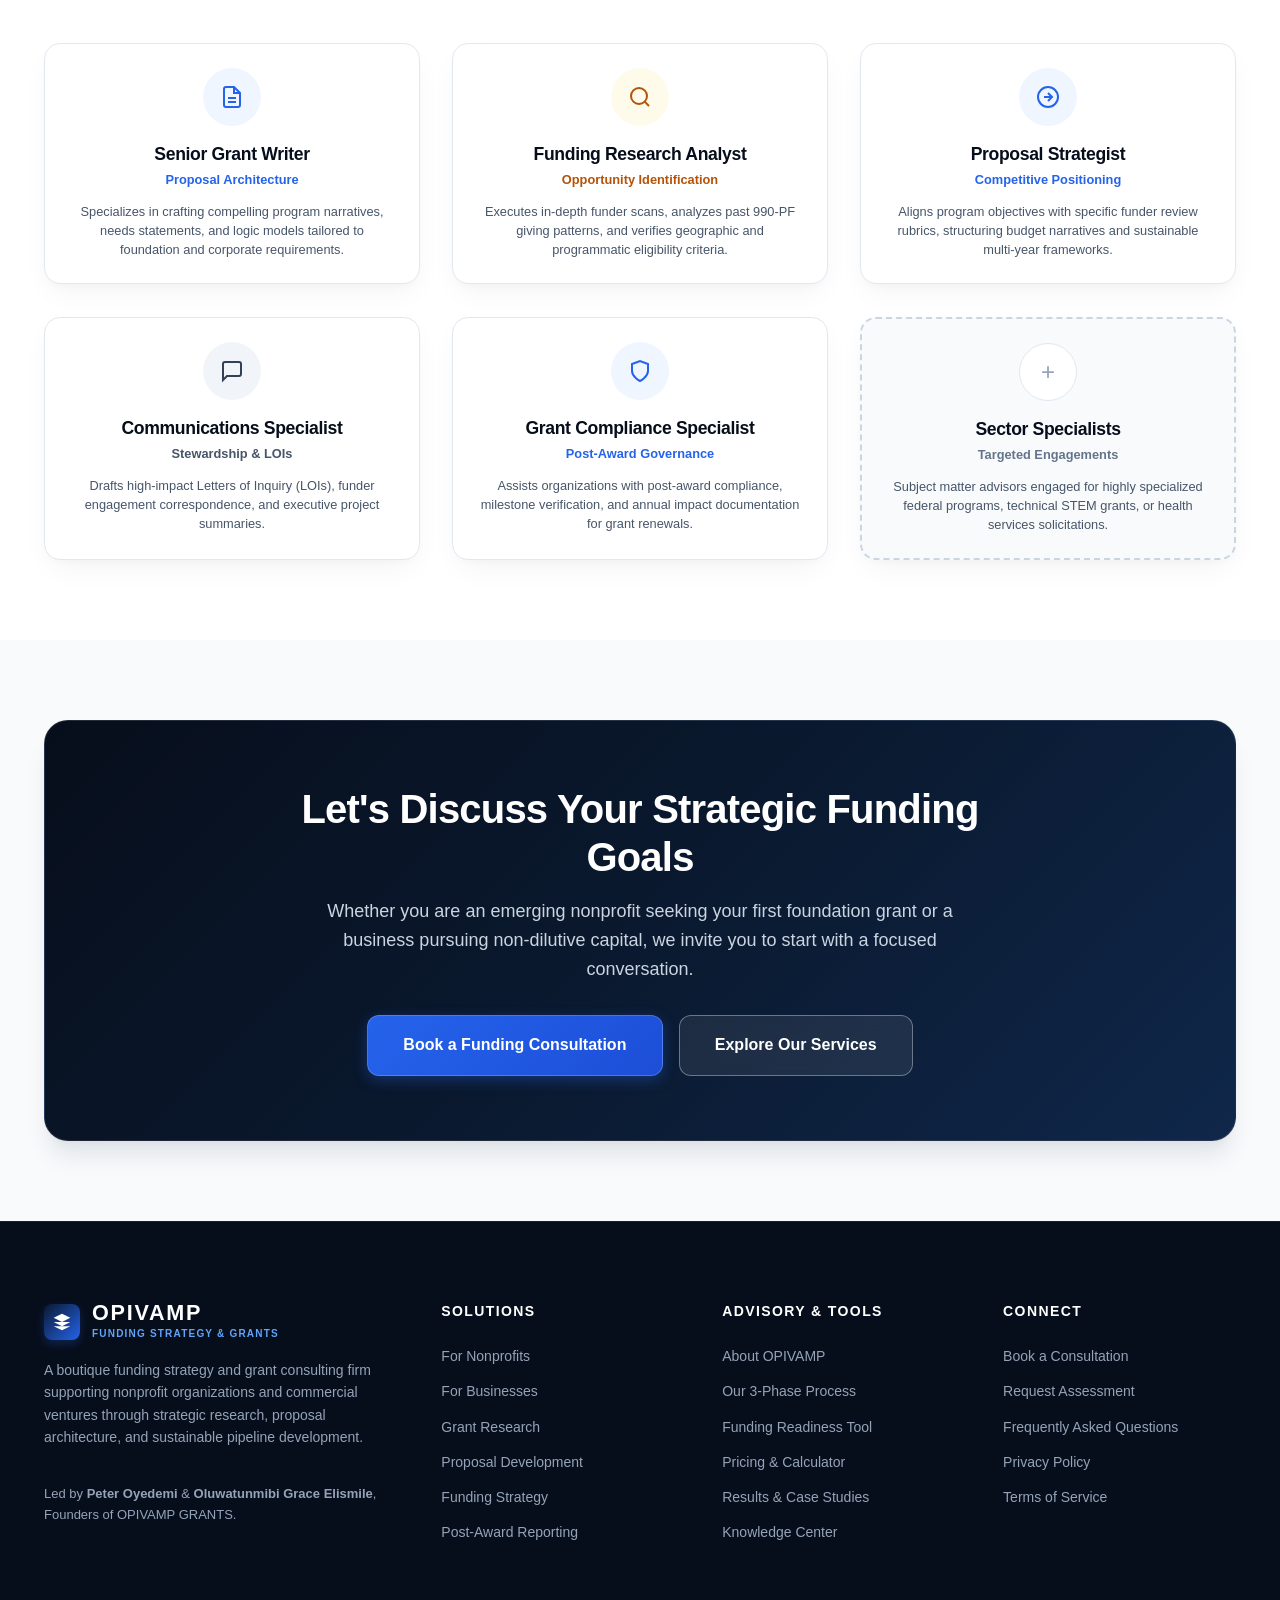
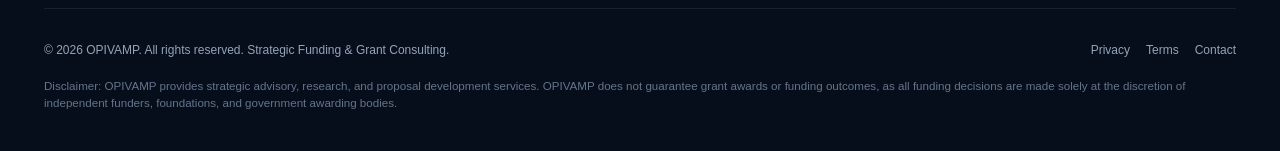
==== commit 4cb33c76: "Add Co-Founder Oluwatunmibi Grace Elismile to leadership team with executive portrait and bio, updat" ====
--- a/about.html
+++ b/about.html
@@ -264,24 +264,25 @@
       </div>
     </section>
 
-    <!-- Meet the Founder -->
+    <!-- Executive Leadership & Founders -->
     <section class="section bg-light">
       <div class="container">
         <div class="section-header reveal">
           <div class="section-eyebrow">Leadership</div>
-          <h2 class="section-title">Meet the Founder</h2>
+          <h2 class="section-title">Executive Leadership & Founders</h2>
           <p class="section-subtitle">
-            Strategic direction, proposal oversight, and client partnership.
+            Strategic direction, proposal architecture, government contracting, and client partnership.
           </p>
         </div>
 
-        <div class="founder-profile-card reveal">
+        <!-- Founder: Peter Oyedemi -->
+        <div class="founder-profile-card reveal" style="margin-bottom: var(--space-8);">
           <div class="founder-profile-grid">
             <div class="founder-avatar-wrap">
               <img src="assets/images/peter-oyedemi.jpg" alt="Peter Oyedemi, Founder of OPIVAMP GRANTS" class="founder-portrait-img">
               <div class="founder-status-badge">
                 <span class="founder-status-dot"></span>
-                <span>Lead Strategist</span>
+                <span>Founder & Lead Strategist</span>
               </div>
             </div>
             <div class="founder-header-area">
@@ -316,8 +317,58 @@
                   Book a Consultation with Peter
                   <svg class="btn-icon" viewBox="0 0 20 20" fill="currentColor"><path fill-rule="evenodd" d="M10.293 3.293a1 1 0 011.414 0l6 6a1 1 0 010 1.414l-6 6a1 1 0 01-1.414-1.414L14.586 11H3a1 1 0 110-2h11.586l-4.293-4.293a1 1 0 010-1.414z" clip-rule="evenodd"/></svg>
                 </a>
-                <a href="mailto:opivamp@opivamp.com" class="btn btn-secondary">
+                <a href="mailto:oyedemipeter5@gmail.com" class="btn btn-secondary">
                   Email Peter Directly
+                </a>
+              </div>
+            </div>
+          </div>
+        </div>
+
+        <!-- Co-Founder: Oluwatunmibi Grace Elismile -->
+        <div class="founder-profile-card reveal">
+          <div class="founder-profile-grid">
+            <div class="founder-avatar-wrap">
+              <img src="assets/images/grace-elismile.jpg" alt="Oluwatunmibi Grace Elismile, Co-Founder of OPIVAMP GRANTS" class="founder-portrait-img">
+              <div class="founder-status-badge" style="background: #fefce8; color: #854d0e; border-color: #fef08a;">
+                <span class="founder-status-dot" style="background-color: #f59e0b; box-shadow: 0 0 0 3px rgba(245, 158, 11, 0.2);"></span>
+                <span>Co-Founder & Specialist</span>
+              </div>
+            </div>
+            <div class="founder-header-area">
+              <h3>Oluwatunmibi Grace Elismile</h3>
+              <div class="founder-header-role">
+                <span>Co-Founder of OPIVAMP GRANTS</span>
+                <span>•</span>
+                <span>Lead Grant Writer & Funding Specialist</span>
+              </div>
+              <div class="founder-pill-tags">
+                <span class="founder-pill-tag">
+                  <svg viewBox="0 0 24 24" fill="none" stroke="currentColor" stroke-width="2"><circle cx="12" cy="12" r="10"/><polyline points="12 6 12 12 16 14"/></svg>
+                  10 Years Experience
+                </span>
+                <span class="founder-pill-tag">
+                  <svg viewBox="0 0 24 24" fill="none" stroke="currentColor" stroke-width="2"><rect x="2" y="7" width="20" height="14" rx="2" ry="2"/><path d="M16 21V5a2 2 0 0 0-2-2h-4a2 2 0 0 0-2 2v16"/></svg>
+                  Gov Contract Bidding
+                </span>
+                <span class="founder-pill-tag">
+                  <svg viewBox="0 0 24 24" fill="none" stroke="currentColor" stroke-width="2"><path d="M14 2H6a2 2 0 0 0-2 2v16a2 2 0 0 0 2 2h12a2 2 0 0 0 2-2V8z"/><polyline points="14 2 14 8 20 8"/><line x1="16" y1="13" x2="8" y2="13"/><line x1="16" y1="17" x2="8" y2="17"/></svg>
+                  Proposal Architecture
+                </span>
+              </div>
+              <p class="founder-bio-text">
+                Oluwatunmibi Grace Elismile is the Co-Founder, Lead Grant Writer, and Funding Specialist at OPIVAMP GRANTS with 10 years of experience helping nonprofits and small businesses identify funding opportunities, develop strong grant proposals, and secure the resources they need to grow. She also specializes in government contract bidding, helping businesses identify procurement opportunities and prepare highly competitive, compliant bids.
+              </p>
+              <div class="founder-quote-box">
+                "My goal is to help organizations and businesses access the right funding and contract opportunities, strengthen their operations, and turn their ideas into sustainable growth."
+              </div>
+              <div class="founder-action-bar">
+                <a href="consultation.html" class="btn btn-primary">
+                  Book a Consultation with Grace
+                  <svg class="btn-icon" viewBox="0 0 20 20" fill="currentColor"><path fill-rule="evenodd" d="M10.293 3.293a1 1 0 011.414 0l6 6a1 1 0 010 1.414l-6 6a1 1 0 01-1.414-1.414L14.586 11H3a1 1 0 110-2h11.586l-4.293-4.293a1 1 0 010-1.414z" clip-rule="evenodd"/></svg>
+                </a>
+                <a href="mailto:Oluwatunmibigrace12@gmail.com" class="btn btn-secondary">
+                  Email Grace Directly
                 </a>
               </div>
             </div>
@@ -450,7 +501,7 @@
             A boutique funding strategy and grant consulting firm supporting nonprofit organizations and commercial ventures through strategic research, proposal architecture, and sustainable pipeline development.
           </p>
           <p style="font-size: 0.8125rem; color: #94a3b8;">
-            Led by <strong>Peter Oyedemi</strong>, Founder of OPIVAMP GRANTS.
+            Led by <strong>Peter Oyedemi</strong> & <strong>Oluwatunmibi Grace Elismile</strong>, Founders of OPIVAMP GRANTS.
           </p>
         </div>
 
